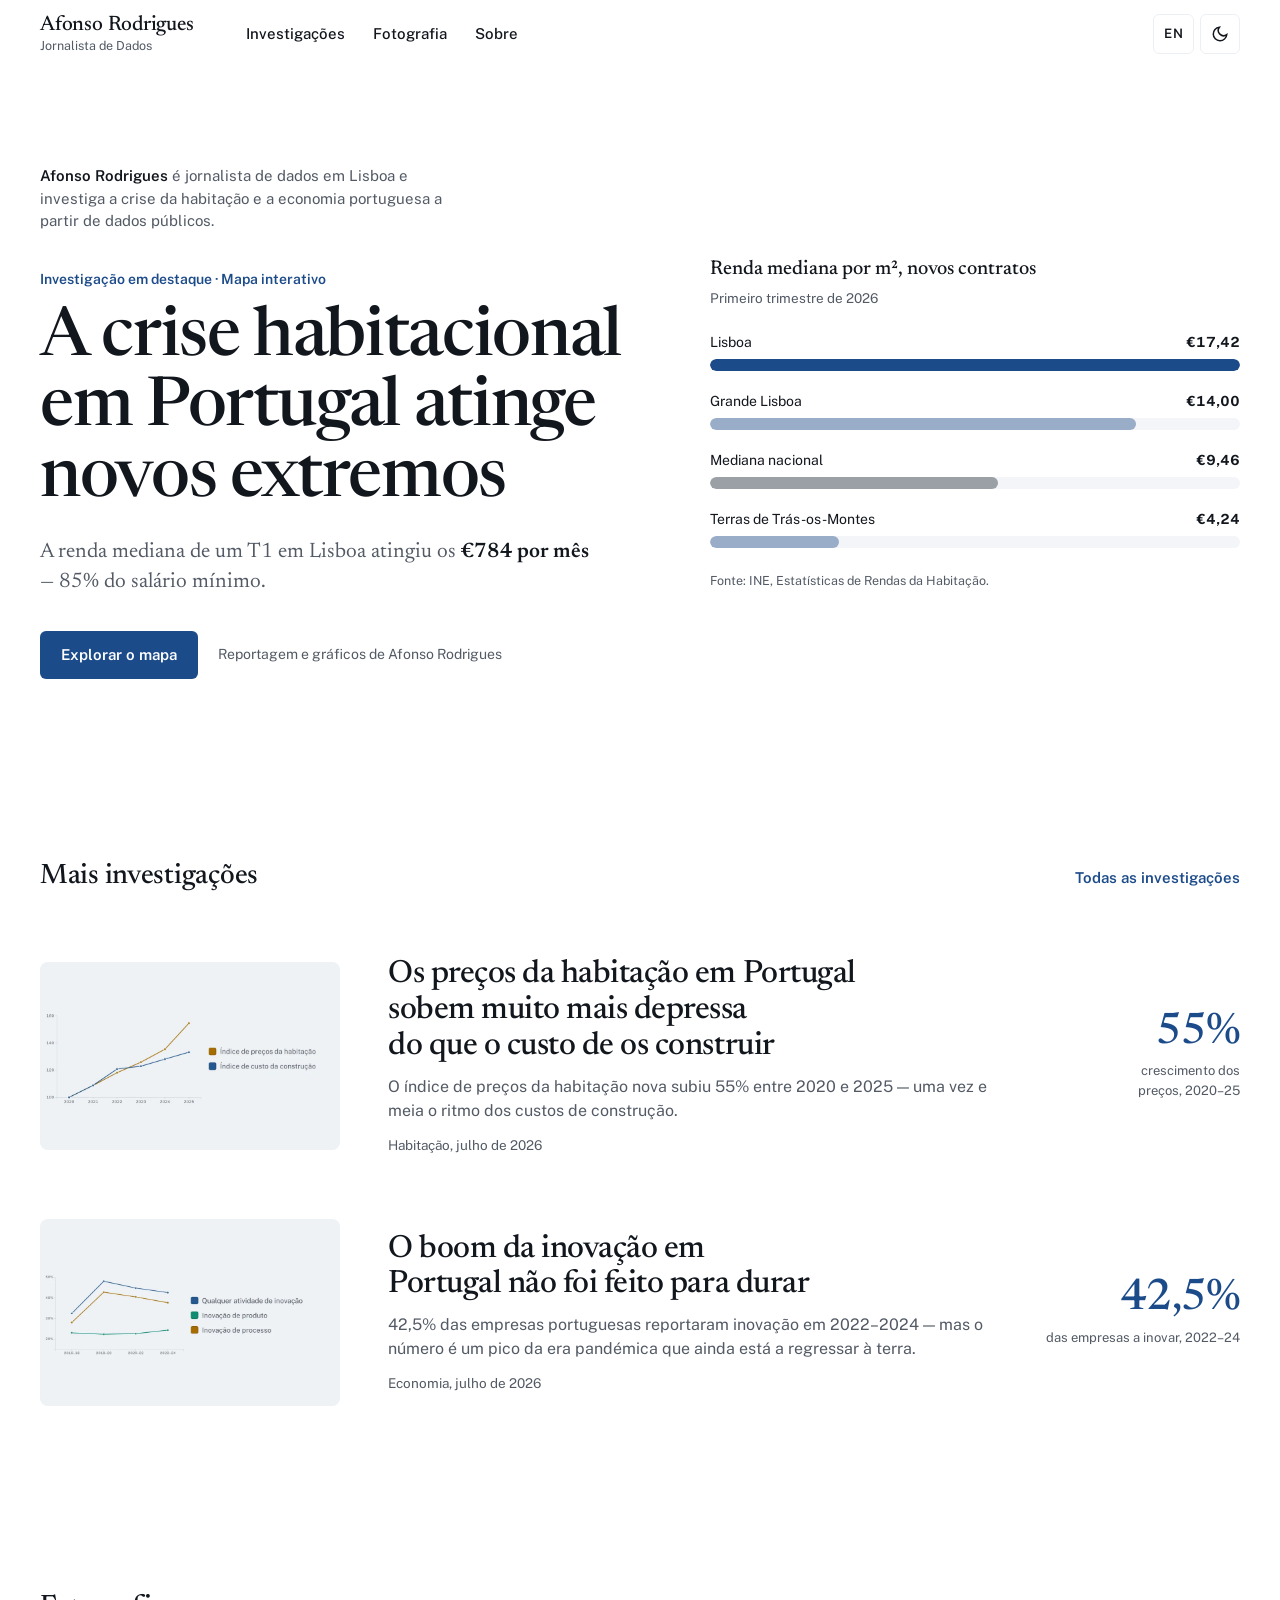
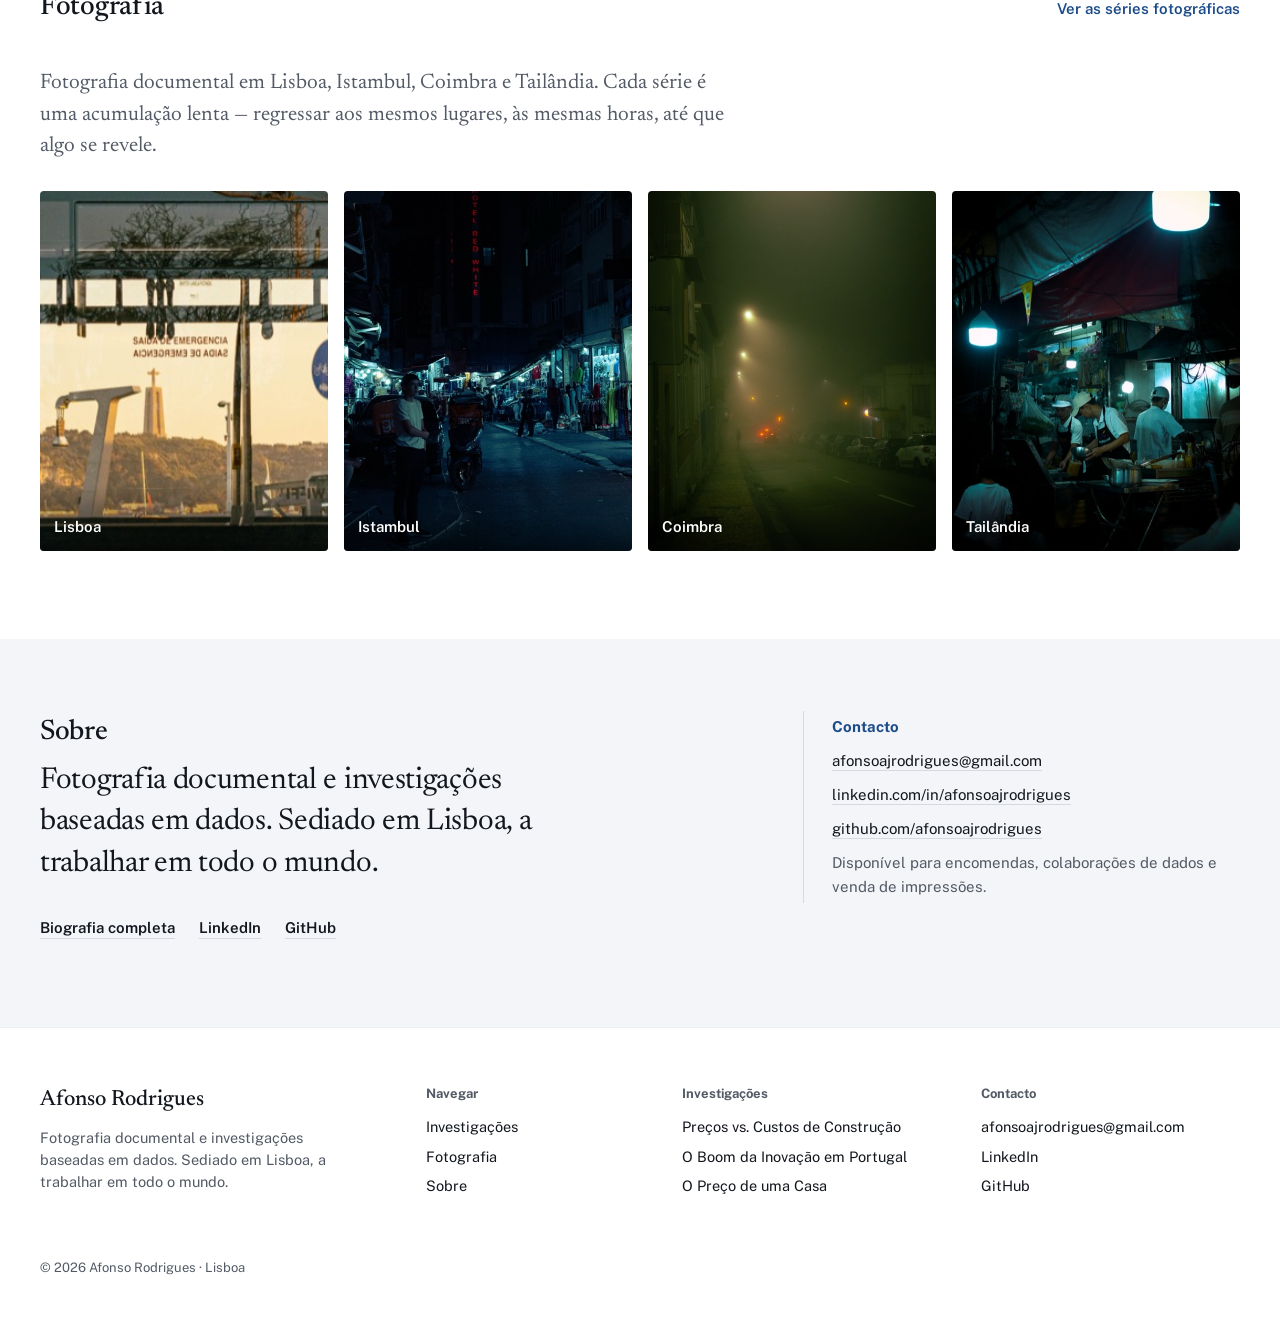
==== pt/index.html @ 880636e9 "Clean pass: white paper, fewer boxes and rules, lighter headings" ====
<!DOCTYPE html>
<html lang="pt-PT">
<head>
  <meta charset="utf-8">
  <meta name="viewport" content="width=device-width, initial-scale=1">
  <script>(function(){try{var t=localStorage.getItem('ar-theme');if(!t){t=matchMedia('(prefers-color-scheme: dark)').matches?'dark':'light';}document.documentElement.setAttribute('data-theme',t);var f=localStorage.getItem('ar-fs');if(f)document.documentElement.style.setProperty('--fs',f);}catch(e){}})();</script>
  <title>Afonso Rodrigues — Jornalismo de Dados &amp; Fotografia Documental, Lisboa</title>
  <meta name="description" content="Jornalismo de dados e fotografia documental por Afonso Rodrigues. Investigações sobre a crise habitacional e a economia portuguesa, e ensaios fotográficos de Lisboa, Istambul, Tailândia e mais.">
  <link rel="canonical" href="https://afonsoajrodrigues.com/pt/">
  <link rel="alternate" hreflang="en" href="https://afonsoajrodrigues.com/">
  <link rel="alternate" hreflang="pt-PT" href="https://afonsoajrodrigues.com/pt/">
  <link rel="alternate" hreflang="x-default" href="https://afonsoajrodrigues.com/">
  <meta property="og:type" content="website">
  <meta property="og:site_name" content="Afonso Rodrigues">
  <meta property="og:locale" content="pt_PT">
  <meta property="og:locale:alternate" content="en_US">
  <meta property="og:url" content="https://afonsoajrodrigues.com/pt/">
  <meta property="og:title" content="Afonso Rodrigues — Jornalismo de Dados &amp; Fotografia Documental, Lisboa">
  <meta property="og:description" content="Jornalismo de dados e fotografia documental por Afonso Rodrigues. Investigações sobre a crise habitacional e a economia portuguesa, e ensaios fotográficos de Lisboa, Istambul, Tailândia e mais.">
  <meta property="og:image" content="https://afonsoajrodrigues.com/images/Lisbon/IMG_7823.JPG">
  <meta name="twitter:card" content="summary_large_image">
  <meta name="twitter:title" content="Afonso Rodrigues — Jornalismo de Dados &amp; Fotografia Documental, Lisboa">
  <meta name="twitter:description" content="Jornalismo de dados e fotografia documental por Afonso Rodrigues. Investigações sobre a crise habitacional e a economia portuguesa, e ensaios fotográficos de Lisboa, Istambul, Tailândia e mais.">
  <meta name="twitter:image" content="https://afonsoajrodrigues.com/images/Lisbon/IMG_7823.JPG">
  <link rel="preconnect" href="https://fonts.googleapis.com">
  <link rel="preconnect" href="https://fonts.gstatic.com" crossorigin>
  <link href="https://fonts.googleapis.com/css2?family=Newsreader:opsz,wght@6..72,400..700&family=Public+Sans:wght@400..700&display=swap" rel="stylesheet">
  <link rel="icon" href="/favicon.svg" type="image/svg+xml">
  <link rel="icon" href="/favicon-32.png" sizes="32x32" type="image/png">
  <link rel="apple-touch-icon" href="/apple-touch-icon.png">
  <meta name="theme-color" content="#ffffff">
  <link rel="stylesheet" href="/style.css">
  <script type="application/ld+json">
  {
    "@context": "https://schema.org",
    "@type": "WebSite",
    "name": "Afonso Rodrigues",
    "url": "https://afonsoajrodrigues.com/pt/",
    "inLanguage": "pt-PT",
    "description": "Jornalismo de dados e fotografia documental por Afonso Rodrigues, sediado em Lisboa, Portugal.",
    "author": { "@type": "Person", "name": "Afonso Rodrigues" }
  }
  </script>
</head>
<body>

<a href="#main" class="skip-link">Saltar para o conteúdo</a>

<header class="site-header">
  <div class="header-inner">
    <div class="header-left">
      <a href="/pt/" class="wordmark-block"><span class="wordmark">Afonso Rodrigues</span><span class="wordmark-tag">Jornalista de Dados</span></a>
      <nav class="main-nav" aria-label="Principal">
        <a href="/pt/investigations.html">Investigações</a>
        <a href="/pt/photography.html">Fotografia</a>
        <a href="/pt/about.html">Sobre</a>
      </nav>
    </div>
    <div class="header-controls">
      <a class="lang-link" href="/" hreflang="en" lang="en" aria-label="Read in English">EN</a>
      <button type="button" class="ctrl-btn" data-theme-toggle aria-pressed="false" aria-label="Alternar modo escuro"><svg class="theme-icon-light" viewBox="0 0 24 24" fill="none" stroke="currentColor" stroke-width="2" stroke-linecap="round" aria-hidden="true"><path d="M21 12.8A9 9 0 1 1 11.2 3a7 7 0 0 0 9.8 9.8z"/></svg><svg class="theme-icon-dark" viewBox="0 0 24 24" fill="none" stroke="currentColor" stroke-width="2" stroke-linecap="round" aria-hidden="true"><circle cx="12" cy="12" r="4"/><path d="M12 2v2M12 20v2M4.9 4.9l1.4 1.4M17.7 17.7l1.4 1.4M2 12h2M20 12h2M4.9 19.1l1.4-1.4M17.7 6.3l1.4-1.4"/></svg></button>
    </div>
  </div>
</header>

<main id="main">

  <section class="hero">
    <div class="lead-text">
      <p class="hero-intro"><strong>Afonso Rodrigues</strong> é jornalista de dados em Lisboa e investiga a crise da habitação e a economia portuguesa a partir de dados públicos.</p>
      <p class="kicker">Investigação em destaque · Mapa interativo</p>
      <h1 class="lead-title">A crise habitacional em Portugal atinge novos extremos</h1>
      <p class="lead-dek">A renda mediana de um T1 em Lisboa atingiu os <strong>€784 por mês</strong> — 85% do salário mínimo.</p>
      <div class="lead-actions">
        <a href="/pt/investigations/housing-crisis.html" class="btn btn-primary">Explorar o mapa</a>
        <span class="byline">Reportagem e gráficos de Afonso Rodrigues</span>
      </div>
    </div>
    <figure class="hero-chart" role="img" aria-label="Gráfico de barras: renda mediana por metro quadrado nos novos contratos, primeiro trimestre de 2026. Lisboa €17,42, Grande Lisboa €14,00, mediana nacional €9,46, Terras de Trás-os-Montes €4,24.">
      <p class="hero-chart-title" aria-hidden="true">Renda mediana por m², novos contratos</p>
      <p class="hero-chart-sub" aria-hidden="true">Primeiro trimestre de 2026</p>
      <div aria-hidden="true">
        <div class="hbar hbar--top"><div class="hbar-head"><span>Lisboa</span><span class="hbar-value">€17,42</span></div><div class="hbar-track"><span class="hbar-fill" style="--v:17.42"></span></div></div>
        <div class="hbar"><div class="hbar-head"><span>Grande Lisboa</span><span class="hbar-value">€14,00</span></div><div class="hbar-track"><span class="hbar-fill" style="--v:14.0"></span></div></div>
        <div class="hbar hbar--ref"><div class="hbar-head"><span>Mediana nacional</span><span class="hbar-value">€9,46</span></div><div class="hbar-track"><span class="hbar-fill" style="--v:9.46"></span></div></div>
        <div class="hbar"><div class="hbar-head"><span>Terras de Trás-os-Montes</span><span class="hbar-value">€4,24</span></div><div class="hbar-track"><span class="hbar-fill" style="--v:4.24"></span></div></div>
      </div>
      <figcaption>Fonte: INE, Estatísticas de Rendas da Habitação.</figcaption>
    </figure>
  </section>

  <section class="home-section" aria-labelledby="more-h">
    <div class="section-head">
      <h2 class="section-label" id="more-h">Mais investigações</h2>
      <a href="/pt/investigations.html">Todas as investigações</a>
    </div>
    <ul class="inv-list">
      <li><a class="inv-row" href="/pt/investigations/house-prices-vs-construction-costs.html">
        <div class="inv-thumb"><img class="thumb-light" src="/images/thumbs/house-prices-vs-construction-costs-pt-light.webp" width="900" height="562" alt="" loading="lazy" decoding="async"><img class="thumb-dark" src="/images/thumbs/house-prices-vs-construction-costs-pt-dark.webp" width="900" height="562" alt="" loading="lazy" decoding="async"></div>
        <div><h3>Os preços da habitação em Portugal sobem muito mais depressa do que o custo de os construir</h3><p>O índice de preços da habitação nova subiu 55% entre 2020 e 2025 — uma vez e meia o ritmo dos custos de construção.</p><p class="inv-meta">Habitação, julho de 2026</p></div>
        <div class="inv-figure"><b>55%</b><span>crescimento dos preços, 2020–25</span></div>
      </a></li>
      <li><a class="inv-row" href="/pt/investigations/innovation-boom.html">
        <div class="inv-thumb"><img class="thumb-light" src="/images/thumbs/innovation-boom-pt-light.webp" width="900" height="562" alt="" loading="lazy" decoding="async"><img class="thumb-dark" src="/images/thumbs/innovation-boom-pt-dark.webp" width="900" height="562" alt="" loading="lazy" decoding="async"></div>
        <div><h3>O boom da inovação em Portugal não foi feito para durar</h3><p>42,5% das empresas portuguesas reportaram inovação em 2022–2024 — mas o número é um pico da era pandémica que ainda está a regressar à terra.</p><p class="inv-meta">Economia, julho de 2026</p></div>
        <div class="inv-figure"><b>42,5%</b><span>das empresas a inovar, 2022–24</span></div>
      </a></li>
    </ul>
  </section>

  <section class="home-section" aria-labelledby="photo-h">
    <div class="section-head">
      <h2 class="section-label" id="photo-h">Fotografia</h2>
      <a href="/pt/photography.html">Ver as séries fotográficas</a>
    </div>
    <p class="page-dek" style="margin-top:0;">Fotografia documental em Lisboa, Istambul, Coimbra e Tailândia. Cada série é uma acumulação lenta — regressar aos mesmos lugares, às mesmas horas, até que algo se revele.</p>
    <div class="photo-strip">
      <a href="/pt/photography.html#lisbon"><img src="/images/Lisbon/IMG_7823-480w.jpg" srcset="/images/Lisbon/IMG_7823-480w.jpg 480w, /images/Lisbon/IMG_7823-900w.jpg 900w" sizes="(max-width:900px) 50vw, 25vw" alt="Reflexo do Cristo Rei na janela de um elétrico ao pôr do sol, Lisboa" style="object-position:42% 50%;" loading="lazy" decoding="async"><span>Lisboa</span></a>
      <a href="/pt/photography.html#istanbul"><img src="/images/Istambul/IMG_7965-480w.jpg" srcset="/images/Istambul/IMG_7965-480w.jpg 480w, /images/Istambul/IMG_7965-900w.jpg 900w" sizes="(max-width:900px) 50vw, 25vw" alt="Rua de mercado noturno com um letreiro de hotel em néon, Istambul" style="object-position:45% 50%;" loading="lazy" decoding="async"><span>Istambul</span></a>
      <a href="/pt/photography.html#coimbra"><img src="/images/Night-out-in-coimbra/IMG_0321-480w.jpg" srcset="/images/Night-out-in-coimbra/IMG_0321-480w.jpg 480w, /images/Night-out-in-coimbra/IMG_0321-900w.jpg 900w" sizes="(max-width:900px) 50vw, 25vw" alt="Uma figura a caminhar numa rua com nevoeiro, Coimbra" style="object-position:50% 50%;" loading="lazy" decoding="async"><span>Coimbra</span></a>
      <a href="/pt/photography.html#thailand"><img src="/images/thailand/bangkok/night-kitchens-480w.jpg" srcset="/images/thailand/bangkok/night-kitchens-480w.jpg 480w, /images/thailand/bangkok/night-kitchens-900w.jpg 900w" sizes="(max-width:900px) 50vw, 25vw" alt="Cozinhas noturnas, Yaowarat, Banguecoque" style="object-position:50% 40%;" loading="lazy" decoding="async"><span>Tailândia</span></a>
    </div>
  </section>

  <section id="about" class="home-section home-about" aria-labelledby="about-h">
    <div class="about-grid">
      <div class="about-text">
        <h2 class="section-label" id="about-h">Sobre</h2>
        <p class="about-lead">Fotografia documental e investigações baseadas em dados. Sediado em Lisboa, a trabalhar em todo o mundo.</p>
        <div class="about-actions">
          <a href="/pt/about.html" class="btn btn-outline">Biografia completa</a>
          <a href="https://www.linkedin.com/in/afonsoajrodrigues/" target="_blank" rel="noopener" class="btn btn-outline">LinkedIn</a>
          <a href="https://github.com/afonsoajrodrigues" target="_blank" rel="noopener" class="btn btn-outline">GitHub</a>
        </div>
      </div>
      <div class="contact-block">
        <p class="accent-text">Contacto</p>
        <p><a href="mailto:afonsoajrodrigues@gmail.com" class="link-underline">afonsoajrodrigues@gmail.com</a></p>
        <p><a href="https://www.linkedin.com/in/afonsoajrodrigues/" target="_blank" rel="noopener" class="link-underline">linkedin.com/in/afonsoajrodrigues</a></p>
        <p><a href="https://github.com/afonsoajrodrigues" target="_blank" rel="noopener" class="link-underline">github.com/afonsoajrodrigues</a></p>
        <p class="muted-text">Disponível para encomendas, colaborações de dados e venda de impressões.</p>
      </div>
    </div>
  </section>

</main>

<footer class="site-footer">
  <div class="footer-grid">
    <div class="footer-brand">
      <span class="footer-wordmark">Afonso Rodrigues</span>
      <span class="footer-blurb">Fotografia documental e investigações baseadas em dados. Sediado em Lisboa, a trabalhar em todo o mundo.</span>
    </div>
    <div class="footer-col">
      <span class="footer-heading">Navegar</span>
      <a href="/pt/investigations.html">Investigações</a>
      <a href="/pt/photography.html">Fotografia</a>
      <a href="/pt/about.html">Sobre</a>
    </div>
    <div class="footer-col">
      <span class="footer-heading">Investigações</span>
      <a href="/pt/investigations/house-prices-vs-construction-costs.html">Preços vs. Custos de Construção</a>
      <a href="/pt/investigations/innovation-boom.html">O Boom da Inovação em Portugal</a>
      <a href="/pt/investigations/housing-crisis.html">O Preço de uma Casa</a>
    </div>
    <div class="footer-col">
      <span class="footer-heading">Contacto</span>
      <a href="mailto:afonsoajrodrigues@gmail.com">afonsoajrodrigues@gmail.com</a>
      <a href="https://www.linkedin.com/in/afonsoajrodrigues/" target="_blank" rel="noopener">LinkedIn</a>
      <a href="https://github.com/afonsoajrodrigues" target="_blank" rel="noopener">GitHub</a>
    </div>
  </div>
  <p class="footer-legal">© 2026 Afonso Rodrigues · Lisboa</p>
</footer>

<script src="/js/chrome.js"></script>
</body>
</html>
---- style.css ----
/* Afonso Rodrigues — v4 "public record" theme.
   Newsreader (reading serif) + Public Sans (UI, labels, chart text, tabular
   figures). Cool paper, slate ink, one Atlantic-blue accent shared with the
   maps. Class names used by js/*.js (databox-*, chart-figure, bar-*, map
   tokens) are load-bearing — keep them. */

:root {
  --paper: #fafbfc;
  --surface: #ffffff;
  --ink: #12161d;
  --muted: #535a65;
  --line: #c9cfd8;
  --rule: #e2e6eb;
  --card: #eef1f5;
  --accent-fill: #1c4b8a;
  --accent: #1c4b8a; /* recomputed for 4.5:1 against --paper by js/chrome.js */
  --map-deep: #10243e;
  --map-light: #99acc8; /* low end of the choropleth ramp — never --card (1:1, buckets vanish) */
  --data-1: #25588f;
  --data-2: #0f8c73;
  --data-3: #a66d00;
  --fs: 1;
  --font-display: 'Newsreader', 'Iowan Old Style', Georgia, serif;
  --font-ui: 'Public Sans', system-ui, -apple-system, 'Segoe UI', sans-serif;
  --font-mono: var(--font-ui); /* legacy alias — inline styles & chart CSS still reference it */
  --gutter: max(20px, calc((100% - 1200px) / 2));
  --radius: 6px;
  color-scheme: light;
}

:root[data-theme="dark"] {
  --paper: #0e1116;
  --surface: #141820;
  --ink: #e9ecf1;
  --muted: #9aa3af;
  --line: #333b47;
  --rule: #232a34;
  --card: #171c24;
  --accent: #79a7e3;
  --map-light: #2d3d53;
  --data-1: #1e70c1; /* --data-1 alone needs a lighter step to clear 3:1 on dark --card */
  color-scheme: dark;
}

* { box-sizing: border-box; }
html { scroll-behavior: smooth; -webkit-text-size-adjust: 100%; }
body {
  margin: 0;
  background: var(--paper);
  color: var(--ink);
  font-family: var(--font-ui);
  font-size: 16px;
  line-height: 1.5;
  -webkit-font-smoothing: antialiased;
  text-rendering: optimizeLegibility;
}
a { color: inherit; text-decoration: none; }
a:hover { color: var(--accent); }
::selection { background: var(--accent-fill); color: #fff; }
:focus-visible { outline: 2px solid var(--accent); outline-offset: 3px; border-radius: 2px; }
img { display: block; max-width: 100%; height: auto; }
button { font: inherit; }
h1, h2, h3 { font-family: var(--font-display); font-weight: 600; text-wrap: balance; }
em { font-style: normal; }

@media (prefers-reduced-motion: reduce) {
  html { scroll-behavior: auto; }
  *, *::before, *::after { transition-duration: 0s !important; animation: none !important; }
}

.upper { text-transform: none; }
.accent-text { color: var(--accent); }
.muted-text { color: var(--muted); }
.visually-hidden { position: absolute; width: 1px; height: 1px; overflow: hidden; clip: rect(0 0 0 0); white-space: nowrap; }

.skip-link {
  position: absolute; left: -9999px; top: 0; z-index: 99;
  padding: 12px 18px; border-radius: var(--radius);
  background: var(--accent-fill); color: #fff; font-weight: 600;
}
.skip-link:focus { left: 12px; top: 12px; color: #fff; }

/* ---------- Header ---------- */
.site-header {
  position: sticky; top: 0; z-index: 40;
  background: color-mix(in srgb, var(--paper) 88%, transparent);
  -webkit-backdrop-filter: saturate(1.4) blur(12px);
  backdrop-filter: saturate(1.4) blur(12px);
  border-bottom: 1px solid var(--rule);
}
.header-inner {
  display: flex; align-items: center; justify-content: space-between; gap: 16px;
  padding: 0 var(--gutter); min-height: 68px;
}
.header-left { display: flex; align-items: center; gap: 40px; min-width: 0; }
.wordmark-block { display: flex; flex-direction: column; gap: 1px; line-height: 1.15; }
.wordmark { font-family: var(--font-display); font-weight: 600; font-size: 21px; letter-spacing: -0.01em; }
.wordmark-block:hover .wordmark { color: var(--ink); }
.wordmark-tag { font-size: 12.5px; color: var(--muted); }
.main-nav { display: flex; gap: 4px; font-size: 15px; font-weight: 500; }
.main-nav a { padding: 8px 12px; border-radius: var(--radius); }
.main-nav a:hover { background: var(--card); color: var(--ink); }
.main-nav a.is-current { color: var(--accent); background: color-mix(in srgb, var(--accent-fill) 9%, transparent); }
.header-controls { display: flex; align-items: center; gap: 6px; }
.ctrl-btn, .lang-link {
  display: inline-flex; align-items: center; justify-content: center;
  min-width: 40px; height: 40px; padding: 0 10px; border-radius: var(--radius);
  border: 1px solid var(--line); background: transparent; color: var(--ink);
  cursor: pointer; font-size: 13px; font-weight: 600; letter-spacing: 0.02em;
}
.ctrl-btn:hover, .lang-link:hover { border-color: var(--accent); color: var(--accent); }
.ctrl-btn svg { width: 18px; height: 18px; }
.theme-icon-dark { display: none; }
:root[data-theme="dark"] .theme-icon-dark { display: block; }
:root[data-theme="dark"] .theme-icon-light { display: none; }

/* ---------- Buttons & links ---------- */
.btn {
  display: inline-flex; align-items: center; gap: 8px;
  padding: 12px 20px; border-radius: var(--radius);
  font-size: 15px; font-weight: 600; border: 1px solid transparent; cursor: pointer;
  transition: background-color .15s, border-color .15s, color .15s;
}
.btn-primary { background: var(--accent-fill); color: #fff; }
.btn-primary:hover { background: var(--ink); color: var(--paper); }
.btn-outline { border-color: var(--line); background: var(--surface); }
.btn-outline:hover { border-color: var(--accent); color: var(--accent); }
.link-underline { text-decoration: underline; text-decoration-color: var(--line); text-underline-offset: 4px; }
.link-underline:hover { text-decoration-color: var(--accent); }

/* ---------- Labels ---------- */
.kicker, .page-kicker {
  font-size: 14px; font-weight: 600; color: var(--accent); margin: 0 0 14px;
}
.section-label {
  font-family: var(--font-display); font-size: 28px; font-weight: 600; letter-spacing: -0.01em;
  margin: 0 0 8px;
}

/* ---------- Homepage ---------- */
.hero {
  display: grid; grid-template-columns: minmax(0, 1.1fr) minmax(0, 1fr); gap: 64px; align-items: center;
  padding: 72px var(--gutter) 80px;
}
.hero-intro { font-size: 15px; color: var(--muted); margin: 0 0 36px; max-width: 46ch; }
.hero-intro strong { color: var(--ink); font-weight: 600; }
.lead-title {
  font-size: clamp(38px, 5.4vw, 68px); line-height: 1.02; letter-spacing: -0.025em;
  margin: 0 0 22px; font-weight: 600;
}
.lead-dek {
  font-family: var(--font-display); font-size: calc(21px * var(--fs)); line-height: 1.45;
  color: var(--muted); margin: 0 0 32px; max-width: 46ch; text-wrap: pretty;
}
.lead-dek strong { color: var(--ink); font-weight: 600; }
.lead-actions { display: flex; flex-wrap: wrap; gap: 12px 20px; align-items: center; }
.byline { color: var(--muted); font-size: 14px; }

/* The one bold element: a real chart, in CSS, carrying the lead finding. */
.hero-chart {
  margin: 0; padding: 28px 28px 22px; border-radius: 12px;
  background: var(--surface); border: 1px solid var(--rule);
  box-shadow: 0 1px 0 var(--rule), 0 24px 48px -32px color-mix(in srgb, var(--accent-fill) 45%, transparent);
}
.hero-chart-title { font-family: var(--font-display); font-size: 19px; font-weight: 600; margin: 0 0 4px; }
.hero-chart-sub { font-size: 13.5px; color: var(--muted); margin: 0 0 24px; }
.hbar { display: grid; gap: 6px; margin-bottom: 18px; }
.hbar-head { display: flex; justify-content: space-between; gap: 12px; font-size: 14px; }
.hbar-value { font-weight: 700; font-variant-numeric: tabular-nums; }
.hbar-track { height: 26px; background: var(--card); border-radius: 3px; overflow: hidden; }
.hbar-fill {
  display: block; height: 100%; width: calc(var(--v) / 17.42 * 100%);
  background: var(--map-light); border-radius: 3px;
  transform-origin: left; animation: grow .9s cubic-bezier(.2,.7,.2,1) both;
}
.hbar:nth-child(2) .hbar-fill { animation-delay: .08s; }
.hbar:nth-child(3) .hbar-fill { animation-delay: .16s; }
.hbar:nth-child(4) .hbar-fill { animation-delay: .24s; }
.hbar--top .hbar-fill { background: var(--accent-fill); }
.hbar--ref .hbar-fill { background: var(--muted); opacity: .55; }
@keyframes grow { from { transform: scaleX(0); } }
.hero-chart figcaption { font-size: 12.5px; color: var(--muted); padding-top: 14px; border-top: 1px solid var(--rule); margin-top: 6px; }

.home-section { padding: 64px var(--gutter); border-top: 1px solid var(--rule); }
.section-head { display: flex; justify-content: space-between; align-items: baseline; gap: 16px; flex-wrap: wrap; margin-bottom: 20px; }
.section-head a { font-weight: 600; font-size: 15px; color: var(--accent); }
.section-head a:hover { text-decoration: underline; text-underline-offset: 4px; }

.inv-list { list-style: none; margin: 0; padding: 0; }
.inv-row {
  display: grid; grid-template-columns: minmax(0, 1fr) 220px; gap: 40px; align-items: center;
  padding: 30px 0; border-bottom: 1px solid var(--rule);
}
.inv-list li:first-child .inv-row { border-top: 1px solid var(--rule); }
.inv-row h3 { font-size: clamp(24px, 2.6vw, 32px); line-height: 1.12; letter-spacing: -0.015em; margin: 0 0 10px; transition: color .15s; }
.inv-row p { margin: 0; color: var(--muted); font-size: 16px; max-width: 62ch; }
.inv-row .inv-meta { font-size: 13.5px; margin-top: 12px; }
.inv-row:hover { color: inherit; }
.inv-row:hover h3 { color: var(--accent); }
.inv-figure { text-align: right; }
.inv-figure b {
  display: block; font-family: var(--font-display); font-weight: 600;
  font-size: clamp(36px, 4vw, 52px); line-height: 1; letter-spacing: -0.02em; color: var(--accent);
  font-variant-numeric: lining-nums;
}
.inv-figure span { text-wrap: balance; display: block; font-size: 13px; color: var(--muted); margin-top: 6px; }


/* ---------- Interior page header ---------- */
.page-header { padding: 64px var(--gutter) 40px; }
.page-header-inner { max-width: 760px; }
.page-title { font-size: clamp(40px, 6vw, 72px); line-height: 1; letter-spacing: -0.03em; margin: 0; }
.page-dek {
  font-family: var(--font-display); font-size: calc(21px * var(--fs)); line-height: 1.5;
  color: var(--muted); margin: 18px 0 0; max-width: 58ch;
}
.back-bar { padding: 20px var(--gutter) 0; font-size: 14px; font-weight: 500; }
.back-bar a { color: var(--muted); }
.back-bar a:hover { color: var(--accent); }

/* ---------- Investigations index ---------- */
.desk-section { padding: 0 var(--gutter) 72px; }
.investigations-toolbar {
  display: flex; flex-wrap: wrap; gap: 14px; justify-content: space-between; align-items: center;
  padding: 0 0 28px;
}
.search-input {
  flex: 0 1 300px; min-width: 200px; height: 42px; padding: 0 14px;
  font: inherit; font-size: 15px; border-radius: var(--radius);
  border: 1px solid var(--line); background: var(--surface); color: inherit;
  -webkit-appearance: none; appearance: none;
}
.search-input::placeholder { color: var(--muted); }
.search-input:focus { border-color: var(--accent); outline: 2px solid color-mix(in srgb, var(--accent) 25%, transparent); outline-offset: 0; }
.card-grid { display: grid; grid-template-columns: repeat(3, 1fr); gap: 28px; }
.card-grid--2 { grid-template-columns: repeat(3, 1fr); }
.desk-card { display: flex; flex-direction: column; gap: 12px; min-width: 0; }
.desk-card.is-hidden { display: none; }
.desk-card:hover { color: inherit; }
.desk-card:hover .card-title { color: var(--accent); }
.card-image {
  position: relative; width: 100%; aspect-ratio: 16 / 10; overflow: hidden;
  background: var(--card); border-radius: 10px; margin-bottom: 8px;
  transition: background-color .2s;
}
.desk-card:hover .card-image { background: color-mix(in srgb, var(--accent-fill) 12%, var(--card)); }
.card-image img { width: 100%; height: 100%; object-fit: cover; }
.card-image--icon { display: flex; align-items: center; justify-content: center; }
.card-image--icon svg { width: 42%; height: 62%; transition: transform .35s ease; }
.desk-card:hover .card-image--icon svg { transform: translateY(-4px); }
.desk-card .kicker { margin: 0; font-size: 13.5px; }
.card-title { font-size: calc(26px * var(--fs)); line-height: 1.15; letter-spacing: -0.015em; margin: 0; transition: color .15s; }
.card-meta { font-size: 14px; margin: 0; color: var(--muted); }

/* Single-stroke illustrations for the data investigations */
.icon-stroke { fill: none; stroke: var(--ink); stroke-width: 5; stroke-linecap: round; stroke-linejoin: round; }
.icon-stroke-thin { stroke-width: 3.5; }
.icon-muted { fill: none; stroke: var(--muted); stroke-width: 3; stroke-linecap: round; }
.icon-solid { fill: var(--ink); }
.icon-dot { fill: var(--accent-fill); }
.icon-fill-a { fill: var(--map-light); }
.icon-fill-b { fill: var(--surface); }

.fine-print { font-size: 14px; line-height: 1.6; color: var(--muted); margin: 18px 0 0; max-width: 72ch; }

/* ---------- Toggles (map metric, filters) ---------- */
.toggle-group, .databox-toolbar {
  display: inline-flex; flex-wrap: wrap; gap: 4px; padding: 4px;
  background: var(--card); border-radius: 8px;
}
.toggle-btn, .databox-btn {
  min-height: 36px; padding: 6px 14px; border: none; border-radius: 5px; cursor: pointer;
  background: transparent; color: var(--muted); font-size: 14px; font-weight: 600;
  transition: background-color .15s, color .15s;
}
.toggle-btn:hover, .databox-btn:hover { color: var(--ink); }
.toggle-btn.is-active, .databox-btn.is-active { background: var(--accent-fill); color: #fff; }

/* ---------- Bars (article rent list) ---------- */
.bar-list { display: grid; }
.bar-row {
  display: grid; grid-template-columns: 210px 1fr 96px; gap: 18px; align-items: center;
  padding: 12px 0; border-bottom: 1px solid var(--rule);
}
.bar-label { font-size: 14px; }
.bar-track { display: block; height: 14px; background: var(--card); border-radius: 3px; overflow: hidden; }
.bar-fill { display: block; height: 100%; width: 0; background: var(--accent-fill); border-radius: 3px; transition: width 250ms ease; }
.bar-value { font-size: 14px; font-weight: 700; text-align: right; font-variant-numeric: tabular-nums; }

/* ---------- D3 maps & charts ---------- */
.databox-frame {
  position: relative; border-radius: 10px; background: var(--card);
  padding: 24px 28px; border: 1px solid var(--rule);
}
.databox-frame svg { display: block; width: 100%; height: auto; }
.databox-svg { cursor: grab; touch-action: pan-y; }
.databox-svg:active { cursor: grabbing; }
.databox-frame text { font-family: var(--font-ui); font-size: 11.5px; fill: var(--muted); font-variant-numeric: tabular-nums; }
.databox-frame .municipality { stroke: var(--card); stroke-width: .5; cursor: pointer; }
.databox-frame .municipality:hover { stroke: var(--ink); stroke-width: 1.4; }
.databox-frame .country { stroke: var(--card); stroke-width: .75; cursor: pointer; }
.databox-frame .country:hover { stroke: var(--ink); stroke-width: 1.6; }
.databox-frame .country.no-data { cursor: default; }
.databox-frame .country-label {
  font-size: 10px; font-weight: 700; fill: var(--ink); text-anchor: middle; pointer-events: none;
  paint-order: stroke; stroke: var(--card); stroke-width: 3px; stroke-linejoin: round;
}
.databox-legend { display: flex; flex-wrap: wrap; gap: 8px 16px; margin: 16px 0 14px; font-size: 13px; color: var(--muted); font-variant-numeric: tabular-nums; }
.databox-legend-item { display: flex; align-items: center; gap: 7px; }
.databox-legend-swatch { width: 14px; height: 14px; border-radius: 3px; display: inline-block; box-shadow: inset 0 0 0 1px color-mix(in srgb, var(--ink) 15%, transparent); }
.databox-zoom-controls { position: absolute; right: 14px; bottom: 14px; display: flex; flex-direction: column; gap: 6px; }
.databox-zoom-btn {
  width: 36px; height: 36px; border-radius: var(--radius); border: 1px solid var(--line);
  background: var(--surface); color: var(--ink); font-size: 17px; line-height: 1; cursor: pointer;
}
.databox-zoom-btn:hover { border-color: var(--accent); color: var(--accent); }
.databox-zoom-btn--reset { width: auto; padding: 0 10px; font-size: 12px; font-weight: 600; }
.databox-tooltip {
  position: fixed; pointer-events: none; opacity: 0; transition: opacity .12s; z-index: 50;
  background: var(--ink); color: var(--paper); padding: 10px 14px; border-radius: 8px;
  font-size: 13.5px; max-width: 240px; box-shadow: 0 12px 30px -12px rgba(0,0,0,.4);
}
.databox-tooltip .price { font-family: var(--font-display); font-weight: 600; font-size: 1.35rem; margin: 2px 0; }
.databox-tooltip .meta { font-size: 12px; opacity: .75; }

.chart-figure { margin: 12px 0 44px; }
.chart-figure .databox-frame { overflow-x: auto; }
.chart-figure figcaption, .map-figure figcaption { font-size: 13.5px; line-height: 1.55; color: var(--muted); margin-top: 12px; max-width: 72ch; }
.chart-figure .axis text { font-size: 11.5px; fill: var(--muted); }
.chart-figure .axis line, .chart-figure .axis path { stroke: var(--line); }
.chart-figure .line { fill: none; stroke-width: 2.25; }
.chart-figure .dot { stroke: var(--card); stroke-width: 1.5; }
.chart-figure .line-label { fill: var(--ink); font-weight: 700; } /* text never wears the series colour */
.chart-figure .bar { fill: var(--accent-fill); }
.chart-figure .bar.highlight, .chart-figure .bar.negative { fill: var(--data-3); }
.chart-figure .bar-label { fill: var(--ink); font-weight: 700; }
.chart-figure .bar-label-inside { fill: #fff; text-anchor: start; }
.map-figure { margin: 8px 0 32px; }

/* ---------- Photography ---------- */
.gallery-section { padding: 0 var(--gutter) 8px; }
.gallery-intro {
  font-family: var(--font-display); font-size: calc(21px * var(--fs)); line-height: 1.5;
  color: var(--muted); margin: -12px 0 28px; max-width: 58ch;
}
.series-jump { display: flex; flex-wrap: wrap; gap: 8px; padding-bottom: 24px; }
.series-jump a {
  padding: 8px 16px; border-radius: 999px; border: 1px solid var(--line);
  font-size: 14px; font-weight: 600;
}
.series-jump a:hover { border-color: var(--accent); color: var(--accent); }

.series-section { padding: 40px var(--gutter); border-top: 1px solid var(--rule); scroll-margin-top: 70px; }
.series-header { display: flex; align-items: flex-end; justify-content: space-between; gap: 16px; cursor: pointer; user-select: none; }
.series-toggle-btn {
  width: 40px; height: 40px; border-radius: 50%; border: 1px solid var(--line);
  background: none; color: var(--muted); font-size: 16px; cursor: pointer; line-height: 1;
  transition: transform .3s ease, color .2s, border-color .2s;
}
.series-toggle-btn:hover { color: var(--accent); border-color: var(--accent); }
.series-section.is-collapsed .series-toggle-btn { transform: rotate(-90deg); }
.series-body { overflow: hidden; max-height: 9000px; transition: max-height .5s ease, opacity .3s ease; opacity: 1; }
.series-section.is-collapsed .series-body { max-height: 0; opacity: 0; }
.series-label { font-size: 14px; font-weight: 600; color: var(--accent); margin-bottom: 6px; }
.series-title { font-size: clamp(28px, 3.4vw, 40px); margin: 0; line-height: 1.05; letter-spacing: -0.02em; }

.location-group { margin-top: 32px; }
.location-label {
  font-size: 14px; font-weight: 600; color: var(--muted); margin-bottom: 14px;
  display: flex; align-items: center; gap: 14px;
}
.location-label::after { content: ''; flex: 1; height: 1px; background: var(--rule); }

.contact-grid { display: grid; grid-template-columns: repeat(3, 1fr); gap: 20px; }
.contact-item { margin: 0; cursor: zoom-in; border-radius: var(--radius); }
.contact-img-wrap { aspect-ratio: 4 / 3; overflow: hidden; margin-bottom: 10px; background: var(--card); border-radius: var(--radius); }
.contact-img-wrap img { width: 100%; height: 100%; object-fit: cover; transition: transform .5s ease; }
.contact-item:hover .contact-img-wrap img { transform: scale(1.035); }
.contact-caption { font-size: 13px; color: var(--muted); margin-bottom: 3px; }
.contact-desc { font-family: var(--font-display); font-size: calc(16px * var(--fs)); line-height: 1.45; margin: 0; }

.essay-section { padding: 40px var(--gutter) 72px; border-top: 1px solid var(--rule); }
.essay-panel { display: grid; grid-template-columns: 1.3fr 1fr; border-radius: 12px; overflow: hidden; background: var(--card); }
.essay-img-wrap { position: relative; min-height: 360px; overflow: hidden; }
.essay-img-wrap img { position: absolute; inset: 0; width: 100%; height: 100%; object-fit: cover; transition: transform .6s ease; }
.essay-panel:hover .essay-img-wrap img { transform: scale(1.03); }
.essay-caption { padding: 44px 40px; display: grid; gap: 18px; align-content: end; }
.essay-label { font-size: 14px; font-weight: 600; color: var(--accent); }
.essay-bottom { display: grid; gap: 10px; }
.essay-title { font-size: clamp(30px, 3.4vw, 44px); line-height: 1.02; letter-spacing: -0.02em; margin: 0; }
.essay-cta { font-size: 14px; color: var(--muted); }

.lightbox {
  display: none; position: fixed; inset: 0; z-index: 1000; cursor: zoom-out;
  background: rgba(8, 10, 14, .95); align-items: center; justify-content: center; flex-direction: column; gap: 16px;
}
.lightbox.is-open { display: flex; }
.lightbox-img { max-width: 92vw; max-height: 84vh; object-fit: contain; cursor: default; border-radius: 3px; }
.lightbox-caption { font-size: 14px; color: rgba(255,255,255,.7); text-align: center; padding: 0 20px; }
.lightbox-close {
  position: absolute; top: 16px; right: 16px; padding: 10px 16px; border-radius: 999px;
  background: rgba(255,255,255,.1); border: none; color: #fff; font-size: 14px; font-weight: 600; cursor: pointer;
}
.lightbox-close:hover { background: rgba(255,255,255,.2); }

/* ---------- About ---------- */
.about-section { padding: 0 var(--gutter) 72px; }
.about-grid { display: grid; grid-template-columns: minmax(0, 1.6fr) minmax(0, 1fr); gap: 64px; align-items: start; }
.about-text { min-width: 0; }
.about-lead {
  font-family: var(--font-display); font-size: calc(26px * var(--fs)); line-height: 1.38;
  letter-spacing: -0.01em; margin: 0 0 32px; max-width: 34ch; text-wrap: pretty;
}
.about-text p:not(.about-lead):not(.about-subhead) {
  font-family: var(--font-display); font-size: calc(19px * var(--fs)); line-height: 1.65;
  color: var(--ink); margin: 0 0 20px; max-width: 64ch;
}
.about-text p.muted-text { color: var(--muted) !important; font-family: var(--font-ui) !important; font-size: 14px !important; }
.about-subhead { font-family: var(--font-ui); font-size: 15px; font-weight: 700; color: var(--accent); margin: 36px 0 10px; }
.about-actions { display: flex; flex-wrap: wrap; gap: 10px; margin-top: 8px; }
.contact-block {
  position: sticky; top: 92px;
  padding: 28px; border-radius: 12px; background: var(--card);
  font-size: 15px; line-height: 1.6; display: grid; gap: 10px; align-content: start;
}
.contact-block p { margin: 0; overflow-wrap: anywhere; }
.contact-block .accent-text { font-weight: 700; font-size: 15px; }

/* Homepage about strip reuses .about-grid */
.home-about .about-lead { font-size: calc(30px * var(--fs)); max-width: 30ch; }

/* ---------- Article ---------- */
.article-header { padding: 0 var(--gutter); }
.article-header-grid {
  display: grid; grid-template-columns: minmax(0, 1.7fr) minmax(240px, 1fr); gap: 64px;
  padding: 40px 0 48px; align-items: end; border-bottom: 1px solid var(--rule);
}
.article-title {
  font-size: clamp(36px, 5vw, 64px); line-height: 1.03; letter-spacing: -0.025em;
  margin: 0 0 22px; max-width: 20ch;
}
.article-dek {
  font-family: var(--font-display); font-size: calc(22px * var(--fs)); line-height: 1.45;
  color: var(--muted); margin: 0; max-width: 50ch; text-wrap: pretty;
}
.meta-list { list-style: none; margin: 0; padding: 0; font-size: 14px; }
.meta-list li { display: flex; justify-content: space-between; gap: 14px; padding: 10px 0; border-bottom: 1px solid var(--rule); }
.meta-list li:last-child { border-bottom: none; }
.meta-list li > span:last-child { font-weight: 600; text-align: right; }

.article-body-wrap { padding: 0 var(--gutter); }
.article-layout {
  display: grid; grid-template-columns: 200px minmax(0, 1fr); gap: 56px;
  padding: 48px 0 80px; align-items: start;
}
.article-layout--notoc { grid-template-columns: minmax(0, 1fr); }
.toc { position: sticky; top: 96px; font-size: 14px; }
.toc-heading { font-weight: 700; margin: 0 0 8px; }
.toc ul { list-style: none; margin: 0; padding: 0; border-left: 2px solid var(--rule); }
.toc a { display: block; padding: 7px 0 7px 14px; margin-left: -2px; border-left: 2px solid transparent; color: var(--muted); line-height: 1.4; }
.toc a:hover { color: var(--accent); border-left-color: var(--accent); }

/* .prose carries the wide measure for graphics; paragraphs cap at a reading column. */
.prose {
  font-family: var(--font-display); font-size: calc(20px * var(--fs)); line-height: 1.7;
  min-width: 0; max-width: 860px; margin: 0 auto; width: 100%;
}
.prose p { max-width: 66ch; margin: 0 0 24px; text-wrap: pretty; }
.prose .lede { font-size: 1.12em; line-height: 1.55; font-weight: 500; }
.prose a { color: var(--accent); text-decoration: underline; text-underline-offset: 3px; }
.prose h2 {
  font-size: calc(30px * var(--fs)); line-height: 1.15; letter-spacing: -0.015em;
  margin: 56px 0 18px; scroll-margin-top: 96px;
}
.stat-grid { display: grid; grid-template-columns: repeat(3, 1fr); gap: 12px; margin: 36px 0; }
.stat-grid > div { padding: 22px; background: var(--card); border-radius: 10px; display: grid; gap: 8px; align-content: start; }
.stat-value--sm { font-family: var(--font-display); font-weight: 600; font-size: 40px; letter-spacing: -0.02em; line-height: 1; color: var(--accent); }
.stat-label { font-family: var(--font-ui); font-size: 14px; line-height: 1.4; color: var(--muted); }
.article-bar-list { margin: 0 0 32px; font-family: var(--font-ui); }

.article-sources { margin: 48px 0 0; padding-top: 28px; border-top: 1px solid var(--rule); font-family: var(--font-ui); }
.article-sources-label { font-size: 15px; font-weight: 700; margin-bottom: 12px; }
.article-sources ol { padding-left: 22px; margin: 0; }
.article-sources li { font-size: 14.5px; line-height: 1.6; color: var(--muted); padding: 6px 0; }
.article-sources li::marker { color: var(--accent); font-weight: 700; }
.article-sources a { color: var(--ink); text-decoration: underline; text-decoration-color: var(--line); text-underline-offset: 3px; overflow-wrap: anywhere; }
.article-sources a:hover { color: var(--accent); }

.credits-box { margin: 40px 0 0; border-radius: 10px; background: var(--card); font-family: var(--font-ui); font-size: 14.5px; line-height: 1.6; overflow: hidden; }
.credits-heading { margin: 0; padding: 16px 22px 0; font-weight: 700; }
.credits-row { margin: 0; padding: 8px 22px 16px; }
.credits-row + .credits-row { padding-top: 0; }

.side-rail { grid-column: 1 / -1; display: grid; gap: 16px; padding-top: 32px; border-top: 1px solid var(--rule); font-size: 15px; }
.related-box { display: grid; grid-template-columns: repeat(auto-fit, minmax(240px, 1fr)); gap: 12px; }
.related-heading { grid-column: 1 / -1; margin: 0 0 4px; font-family: var(--font-display); font-size: 24px; font-weight: 600; }
.related-box a {
  display: block; padding: 20px 22px; border-radius: 10px; background: var(--card);
  font-family: var(--font-display); font-size: 20px; font-weight: 600; line-height: 1.25;
  transition: background-color .15s, color .15s;
}
.related-box a:hover { background: color-mix(in srgb, var(--accent-fill) 12%, var(--card)); }

/* ---------- Footer ---------- */
.site-footer { margin-top: 0; background: var(--card); border-top: 1px solid var(--rule); }
.footer-grid {
  padding: 56px var(--gutter) 48px; display: grid; grid-template-columns: 1.6fr 1fr 1.2fr 1.2fr; gap: 40px;
  font-size: 14.5px; line-height: 1.5;
}
.footer-brand { display: grid; gap: 10px; align-content: start; }
.footer-wordmark { font-family: var(--font-display); font-weight: 600; font-size: 22px; }
.footer-blurb { color: var(--muted); max-width: 36ch; }
.footer-col { display: grid; gap: 8px; align-content: start; }
.footer-col a { color: var(--ink); overflow-wrap: anywhere; }
.footer-col a:hover { color: var(--accent); }
.footer-heading { font-weight: 700; color: var(--muted); font-size: 13px; margin-bottom: 4px; }
.footer-legal { padding: 18px var(--gutter); border-top: 1px solid var(--rule); font-size: 13px; color: var(--muted); }

/* ---------- 404 ---------- */
.notfound { padding: 96px var(--gutter) 120px; }
.notfound .page-title { margin-bottom: 18px; }
.notfound .lead-actions { margin-top: 32px; }

/* ---------- Responsive ---------- */
@media (max-width: 1000px) {
  .hero { grid-template-columns: 1fr; gap: 44px; padding-top: 48px; }
  .hero-chart { max-width: 640px; }
  .footer-grid { grid-template-columns: 1fr 1fr; }
}

@media (max-width: 900px) {
  .about-grid, .article-header-grid, .essay-panel { grid-template-columns: 1fr; gap: 36px; }
  .article-header-grid { align-items: start; }
  .contact-block { position: static; }
  .card-grid, .card-grid--2 { grid-template-columns: 1fr 1fr; gap: 24px; }
  .contact-grid { grid-template-columns: repeat(2, 1fr); gap: 14px; }
  .article-layout { grid-template-columns: 1fr; gap: 0; padding-top: 32px; }
  .toc { position: static; margin-bottom: 36px; }
  .essay-img-wrap { min-height: 280px; }
  .essay-caption { padding: 28px; }
}

@media (max-width: 720px) {
  .header-inner { flex-wrap: wrap; row-gap: 0; padding-top: 10px; }
  .header-left { flex: 1 1 100%; flex-direction: column; align-items: flex-start; gap: 6px; }
  .header-left { order: 0; }
  .header-controls { position: absolute; right: var(--gutter); top: 14px; }
  .main-nav { margin-left: -12px; overflow-x: auto; max-width: calc(100vw - 16px); scrollbar-width: none; }
  .site-header { position: sticky; }
  .header-inner { position: relative; }
  .inv-row { grid-template-columns: 1fr; gap: 14px; }
  .inv-figure { text-align: left; order: -1; }
  .hero { padding-bottom: 56px; }
  .home-section { padding-top: 48px; padding-bottom: 48px; }
  .card-grid, .card-grid--2 { grid-template-columns: 1fr; gap: 36px; }
  .footer-grid { grid-template-columns: 1fr; gap: 28px; }
}

@media (max-width: 560px) {
  :root { --gutter: 16px; }
  .wordmark { font-size: 19px; }
  .main-nav { font-size: 14.5px; }
  .main-nav a { padding: 8px 10px; }
  .hero-chart { padding: 20px 18px 16px; }
  .hbar-track { height: 22px; }
  .page-header { padding-top: 40px; padding-bottom: 28px; }
  .contact-grid { grid-template-columns: 1fr; }
  .stat-grid { grid-template-columns: 1fr; }
  .bar-row, .article-bar-list .bar-row { grid-template-columns: 110px 1fr 72px; gap: 10px; }
  .bar-label { font-size: 13px; }
  .prose { font-size: calc(18px * var(--fs)); }
  .databox-frame { padding: 12px; border-radius: 8px; }
  .databox-zoom-controls { right: 8px; bottom: 8px; }
  .databox-zoom-btn:not(.databox-zoom-btn--reset) { width: 44px; height: 44px; }
  .databox-zoom-btn--reset { height: 44px; }
  .search-input { flex: 1 1 100%; }
}

/* UI elements nested inside serif .prose keep the UI face */
.toggle-btn, .databox-btn, .databox-legend, .databox-tooltip, .chart-figure figcaption,
.map-figure figcaption, .stat-grid, .bar-list, .side-rail { font-family: var(--font-ui); }
@media (max-width: 560px) {
  .stat-grid { grid-template-columns: repeat(3, 1fr); gap: 8px; }
  .stat-grid > div { padding: 14px 12px; }
  .stat-value--sm { font-size: 24px; }
  .stat-label { font-size: 12.5px; }
  .main-nav { margin-left: -10px; }
}

/* ---------- v4.1: functional layer ---------- */
.site-header { transition: transform .25s ease; }
.site-header.is-hidden { transform: translateY(-100%); }
.read-progress {
  position: fixed; left: 0; top: 0; right: 0; height: 3px; z-index: 60;
  background: var(--accent-fill); transform: scaleX(0); transform-origin: left; pointer-events: none;
}
.toc a.is-active { color: var(--ink); font-weight: 600; border-left-color: var(--accent); }

/* Real chart thumbnails, one per theme */
.thumb-dark { display: none !important; }
:root[data-theme="dark"] .thumb-dark { display: block !important; }
:root[data-theme="dark"] .thumb-light { display: none !important; }
.card-image { border: 1px solid var(--rule); }
.card-image img { transition: transform .5s ease; }
.desk-card:hover .card-image img { transform: scale(1.03); }

/* Homepage rows: thumbnail | text | key figure */
.inv-row { grid-template-columns: 260px minmax(0, 1fr) 200px; }
.inv-thumb { aspect-ratio: 16 / 10; border-radius: 8px; overflow: hidden; background: var(--card); border: 1px solid var(--rule); }
.inv-thumb img { width: 100%; height: 100%; object-fit: cover; transition: transform .5s ease; }
.inv-row:hover .inv-thumb img { transform: scale(1.04); }

/* Homepage photo strip: one frame per series */
.photo-strip { display: grid; grid-template-columns: repeat(4, 1fr); gap: 12px; margin-top: 28px; }
.photo-strip a { position: relative; display: block; aspect-ratio: 4 / 5; border-radius: 8px; overflow: hidden; background: var(--card); color: #fff; }
.photo-strip img { width: 100%; height: 100%; object-fit: cover; transition: transform .6s ease; }
.photo-strip a:hover img { transform: scale(1.04); }
.photo-strip span {
  position: absolute; left: 0; right: 0; bottom: 0; padding: 32px 14px 12px;
  font-weight: 600; font-size: 15px; background: linear-gradient(transparent, rgba(0,0,0,.6));
}
.photo-strip a:hover { color: #fff; }

/* Lightbox navigation */
.lightbox-figure { margin: 0; display: flex; flex-direction: column; align-items: center; gap: 14px; }
.lightbox-count { color: rgba(255,255,255,.45); margin-left: 10px; font-variant-numeric: tabular-nums; }
.lightbox-nav {
  position: absolute; top: 50%; transform: translateY(-50%);
  width: 52px; height: 52px; border-radius: 50%; border: none; cursor: pointer;
  background: rgba(255,255,255,.1); color: #fff; display: grid; place-items: center;
}
.lightbox-nav:hover { background: rgba(255,255,255,.22); }
.lightbox-nav svg { width: 22px; height: 22px; fill: none; stroke: currentColor; stroke-width: 2; stroke-linecap: round; stroke-linejoin: round; }
.lightbox-nav--prev { left: 16px; }
.lightbox-nav--next { right: 16px; }
.lightbox-close { z-index: 2; }

@media (max-width: 900px) {
  .inv-row { grid-template-columns: 200px minmax(0, 1fr); }
  .inv-row .inv-figure { grid-column: 2; text-align: left; }
  .photo-strip { grid-template-columns: repeat(2, 1fr); }
}
@media (max-width: 720px) {
  .inv-row { grid-template-columns: 1fr; }
  .inv-row .inv-figure { grid-column: auto; order: 0; }
  .lightbox-nav { top: auto; bottom: 18px; transform: none; }
  .lightbox-nav--prev { left: calc(50% - 64px); }
  .lightbox-nav--next { right: calc(50% - 64px); }
  .lightbox-img { max-height: 72vh; }
}
@media (max-width: 560px) { .photo-strip { gap: 8px; } }

/* ---------- v4.2: clean pass — white paper, fewer boxes and rules, lighter type ---------- */
:root:not([data-theme="dark"]) { --paper: #ffffff; --card: #f3f5f8; --rule: #eceff3; --line: #d5dae1; }
h1, h2, h3, .wordmark, .footer-wordmark { font-weight: 500; }
.lead-title { font-weight: 500; letter-spacing: -0.02em; line-height: 1.04; }
.page-title, .article-title { font-weight: 500; }

.site-header { border-bottom-color: transparent; }
.site-header.is-scrolled, .site-header:focus-within { border-bottom-color: var(--rule); }
.ctrl-btn, .lang-link { border-color: var(--rule); }

.hero { padding-top: 96px; padding-bottom: 104px; gap: 88px; }
.hero-chart { background: none; border: none; box-shadow: none; padding: 0; }
.hero-chart-title { font-weight: 500; font-size: 20px; }
.hbar { margin-bottom: 20px; }
.hbar-track { height: 12px; border-radius: 6px; }
.hbar-fill { border-radius: 6px; }
.hero-chart figcaption { border-top: none; padding-top: 4px; }

.home-section { border-top: none; padding-top: 72px; padding-bottom: 88px; }
.section-head { margin-bottom: 32px; }
.section-label { font-weight: 500; }

.inv-row, .inv-list li:first-child .inv-row { border: none; }
.inv-row { padding: 20px 0; gap: 48px; grid-template-columns: 300px minmax(0, 1fr) 200px; }
.inv-list li + li .inv-row { margin-top: 24px; }
.inv-thumb, .card-image { border: none; }
.inv-row h3 { font-weight: 500; }
.inv-figure b { font-weight: 500; font-size: clamp(32px, 3.4vw, 44px); }

.photo-strip { gap: 16px; }
.photo-strip a { border-radius: 4px; }

.home-about { background: var(--card); }
.contact-block { background: none; padding: 4px 0 4px 28px; border-left: 1px solid var(--line); border-radius: 0; }
.about-actions { gap: 24px; }
.about-actions .btn-outline { padding: 0; border: none; background: none; font-weight: 600; text-decoration: underline; text-decoration-color: var(--line); text-underline-offset: 5px; }
.about-actions .btn-outline:hover { color: var(--accent); text-decoration-color: var(--accent); }

.site-footer { background: var(--paper); }
.footer-legal { border-top: none; padding-top: 0; padding-bottom: 32px; }
.databox-frame { border: none; }
.related-box a, .stat-grid > div, .credits-box { border-radius: 8px; }

@media (max-width: 900px) {
  .inv-row { grid-template-columns: 240px minmax(0, 1fr); gap: 28px; }
  .contact-block { border-left: none; padding: 24px 0 0; border-top: 1px solid var(--line); }
}
@media (max-width: 720px) {
  .hero { padding-top: 48px; padding-bottom: 64px; gap: 48px; }
  .inv-row { grid-template-columns: 1fr; gap: 16px; }
  .home-section { padding-top: 56px; padding-bottom: 64px; }
}
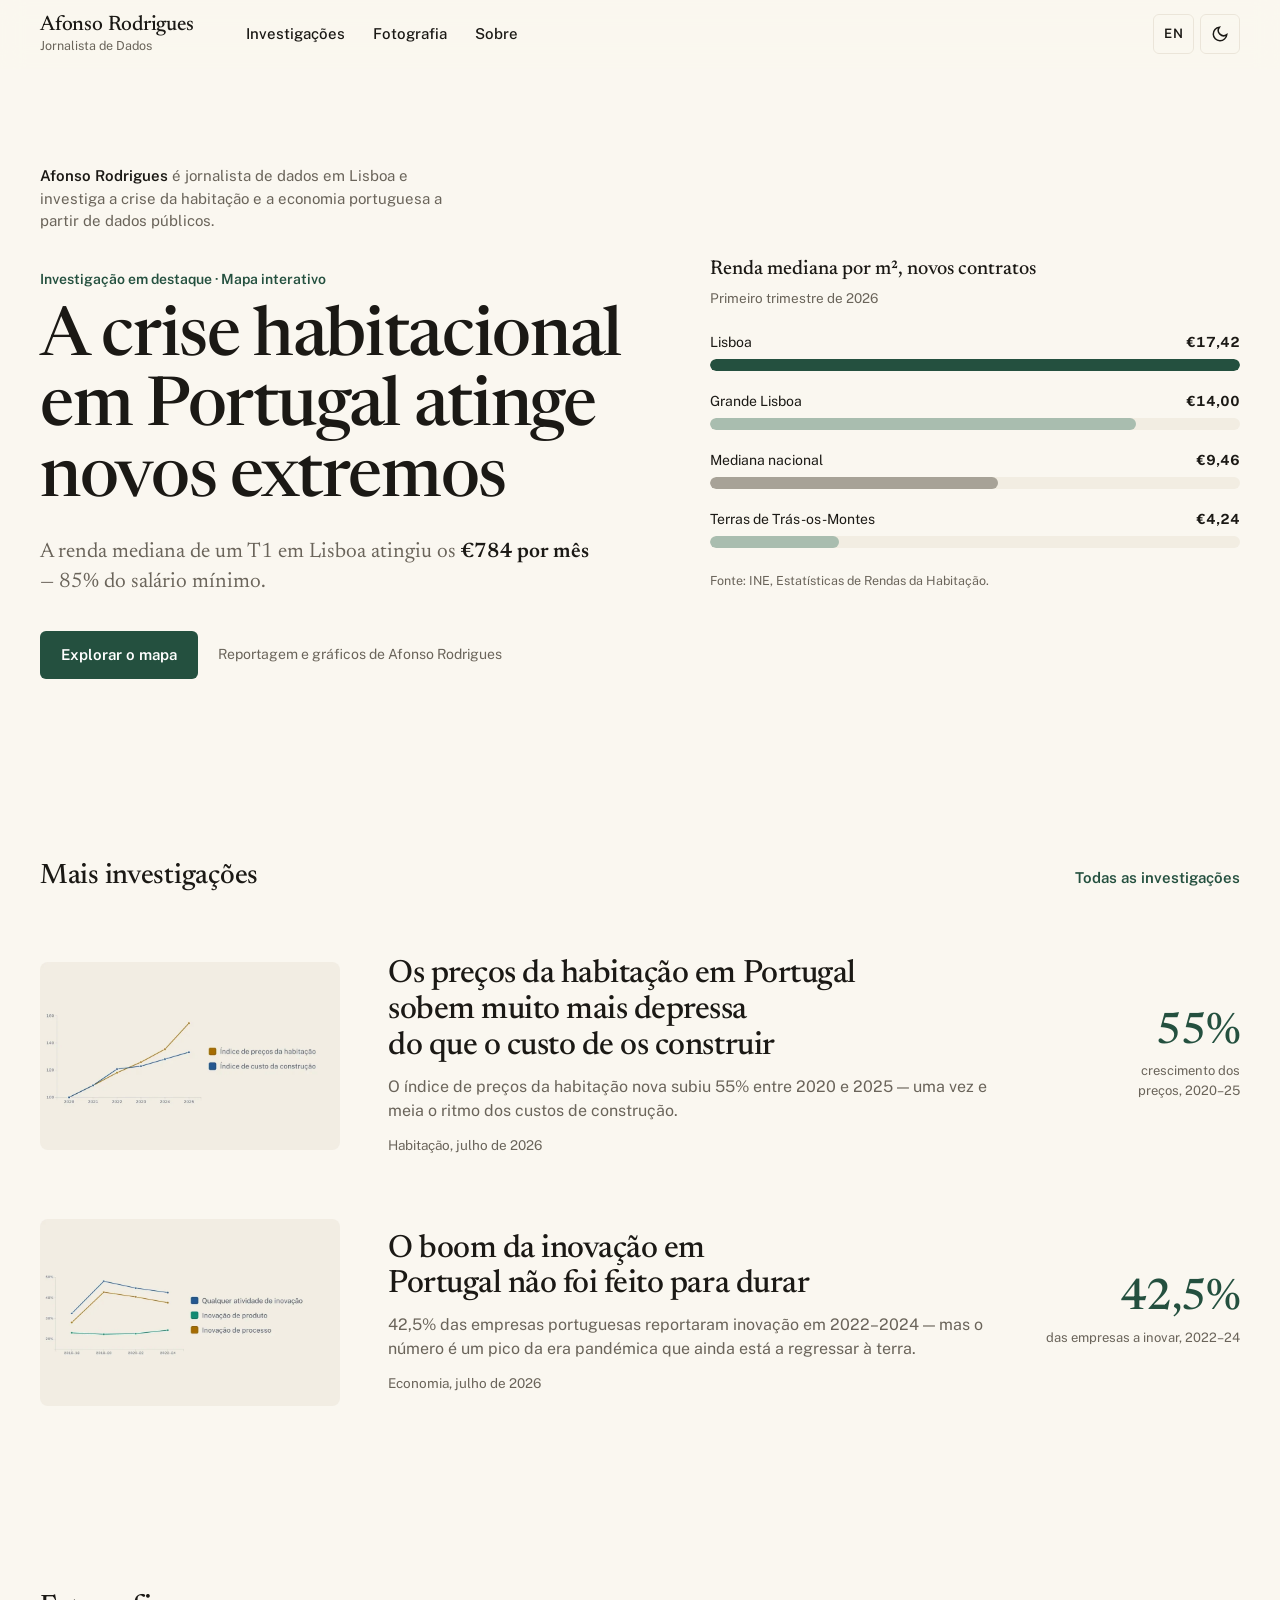
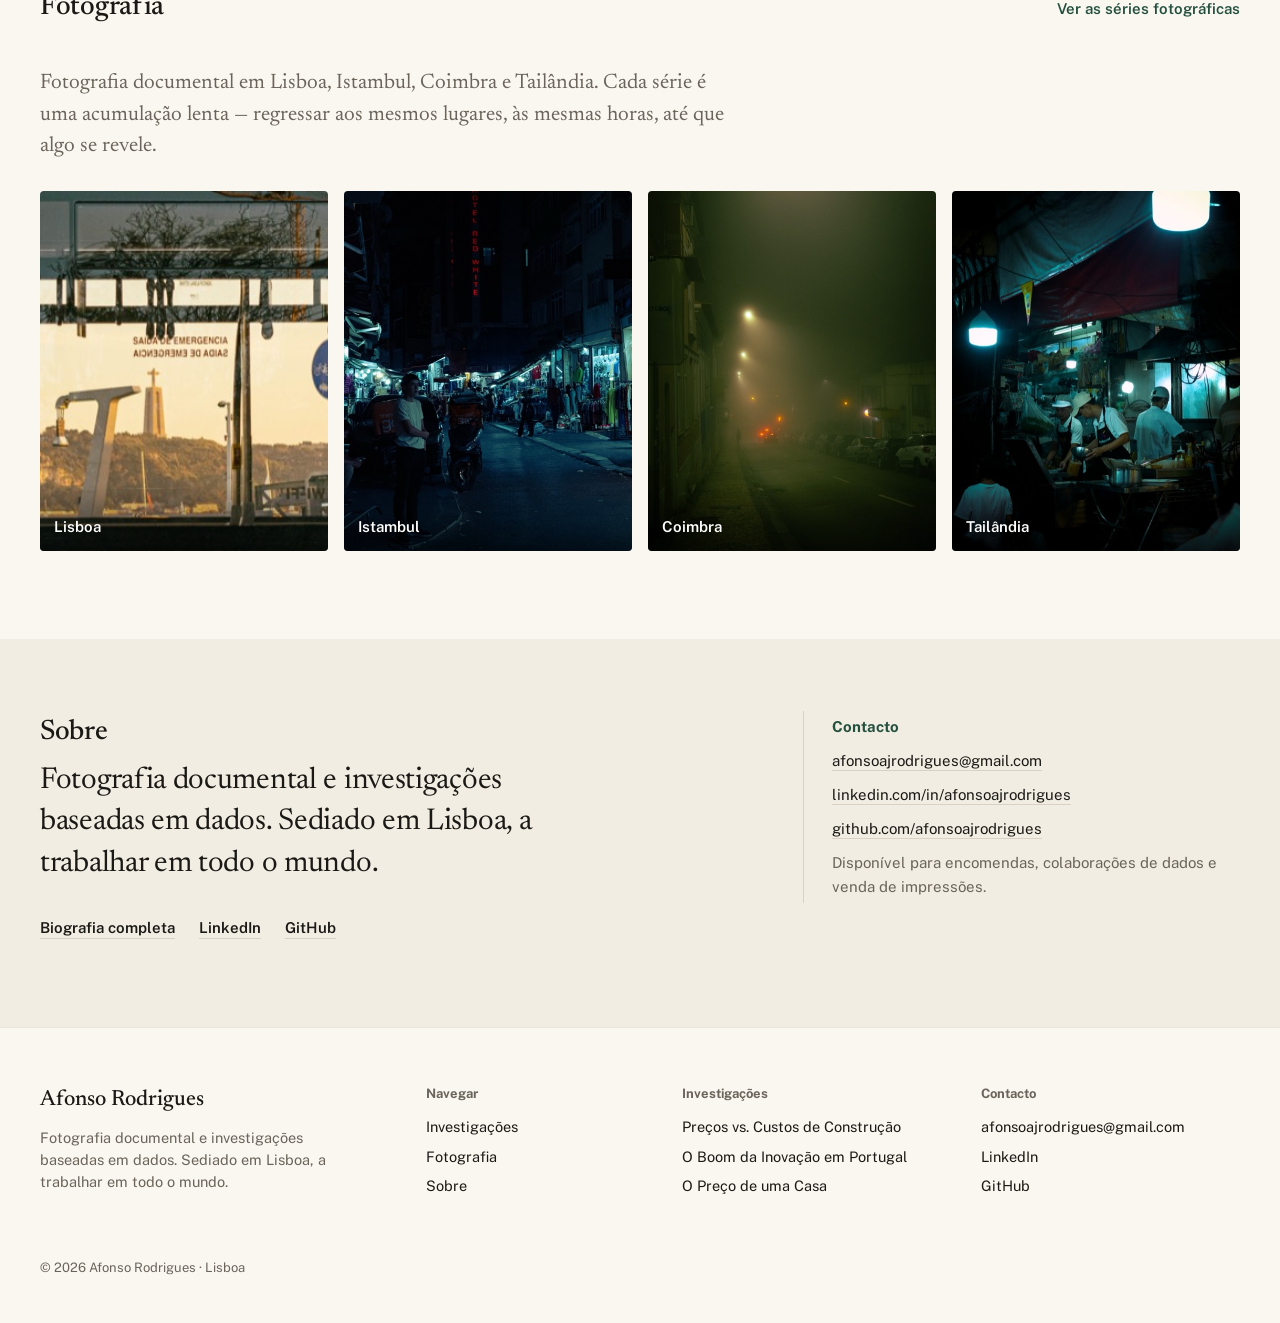
==== commit 036d3634: "Ivory paper and bottle-green accent replace the blue palette" ====
--- a/pt/index.html
+++ b/pt/index.html
@@ -28,7 +28,7 @@
   <link rel="icon" href="/favicon.svg" type="image/svg+xml">
   <link rel="icon" href="/favicon-32.png" sizes="32x32" type="image/png">
   <link rel="apple-touch-icon" href="/apple-touch-icon.png">
-  <meta name="theme-color" content="#ffffff">
+  <meta name="theme-color" content="#faf7f0">
   <link rel="stylesheet" href="/style.css">
   <script type="application/ld+json">
   {
--- a/style.css
+++ b/style.css
@@ -5,17 +5,17 @@
    tokens) are load-bearing — keep them. */
 
 :root {
-  --paper: #fafbfc;
-  --surface: #ffffff;
-  --ink: #12161d;
-  --muted: #535a65;
-  --line: #c9cfd8;
-  --rule: #e2e6eb;
-  --card: #eef1f5;
-  --accent-fill: #1c4b8a;
-  --accent: #1c4b8a; /* recomputed for 4.5:1 against --paper by js/chrome.js */
-  --map-deep: #10243e;
-  --map-light: #99acc8; /* low end of the choropleth ramp — never --card (1:1, buckets vanish) */
+  --paper: #faf7f0;
+  --surface: #fffdf8;
+  --ink: #1b1915;
+  --muted: #6a645a;
+  --line: #d9d2c4;
+  --rule: #ebe5d9;
+  --card: #f2ede2;
+  --accent-fill: #24503f;
+  --accent: #24503f; /* recomputed for 4.5:1 against --paper by js/chrome.js */
+  --map-deep: #143027;
+  --map-light: #a9bdaf; /* low end of the choropleth ramp — never --card (1:1, buckets vanish) */
   --data-1: #25588f;
   --data-2: #0f8c73;
   --data-3: #a66d00;
@@ -29,15 +29,15 @@
 }
 
 :root[data-theme="dark"] {
-  --paper: #0e1116;
-  --surface: #141820;
-  --ink: #e9ecf1;
-  --muted: #9aa3af;
-  --line: #333b47;
-  --rule: #232a34;
-  --card: #171c24;
-  --accent: #79a7e3;
-  --map-light: #2d3d53;
+  --paper: #15140f;
+  --surface: #1c1a15;
+  --ink: #ede8de;
+  --muted: #a49d90;
+  --line: #3b372e;
+  --rule: #2a2721;
+  --card: #1f1d18;
+  --accent: #8fc2a8;
+  --map-light: #2b3b32;
   --data-1: #1e70c1; /* --data-1 alone needs a lighter step to clear 3:1 on dark --card */
   color-scheme: dark;
 }
@@ -651,7 +651,6 @@
 @media (max-width: 560px) { .photo-strip { gap: 8px; } }
 
 /* ---------- v4.2: clean pass — white paper, fewer boxes and rules, lighter type ---------- */
-:root:not([data-theme="dark"]) { --paper: #ffffff; --card: #f3f5f8; --rule: #eceff3; --line: #d5dae1; }
 h1, h2, h3, .wordmark, .footer-wordmark { font-weight: 500; }
 .lead-title { font-weight: 500; letter-spacing: -0.02em; line-height: 1.04; }
 .page-title, .article-title { font-weight: 500; }
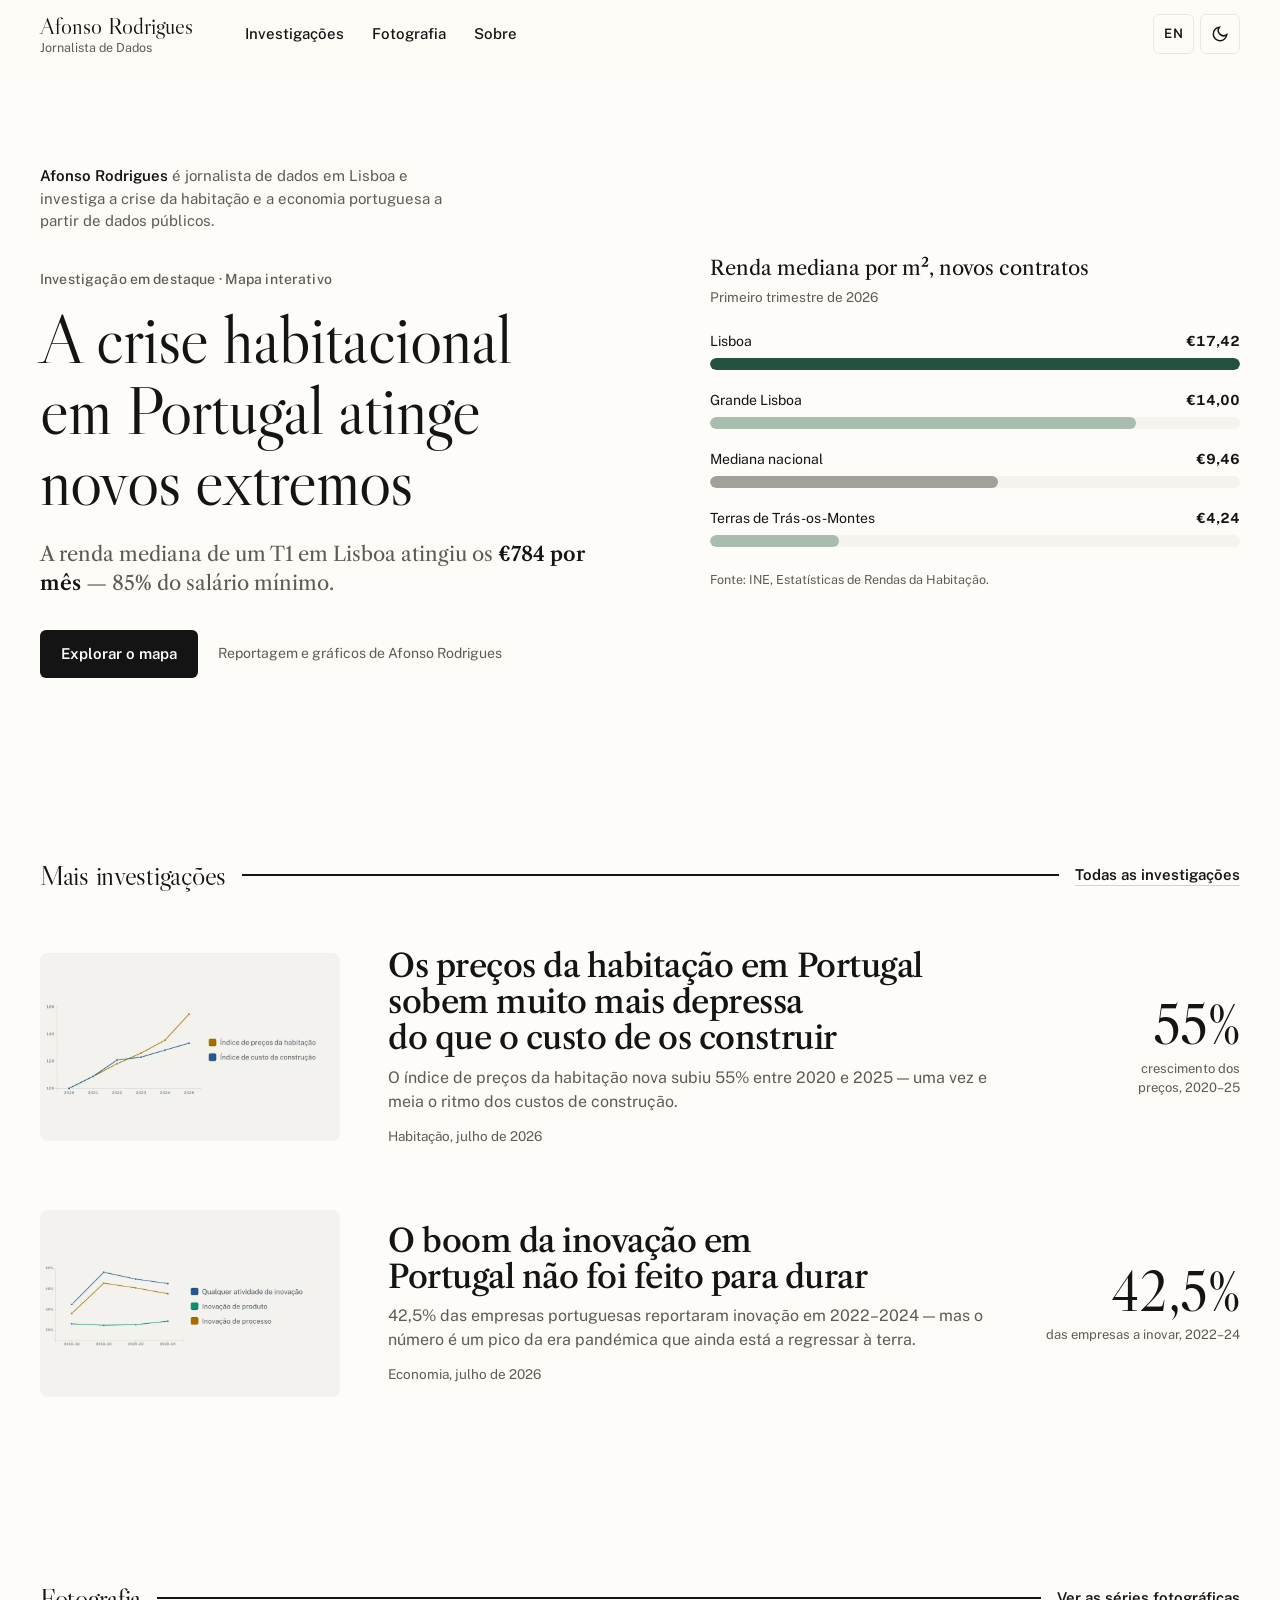
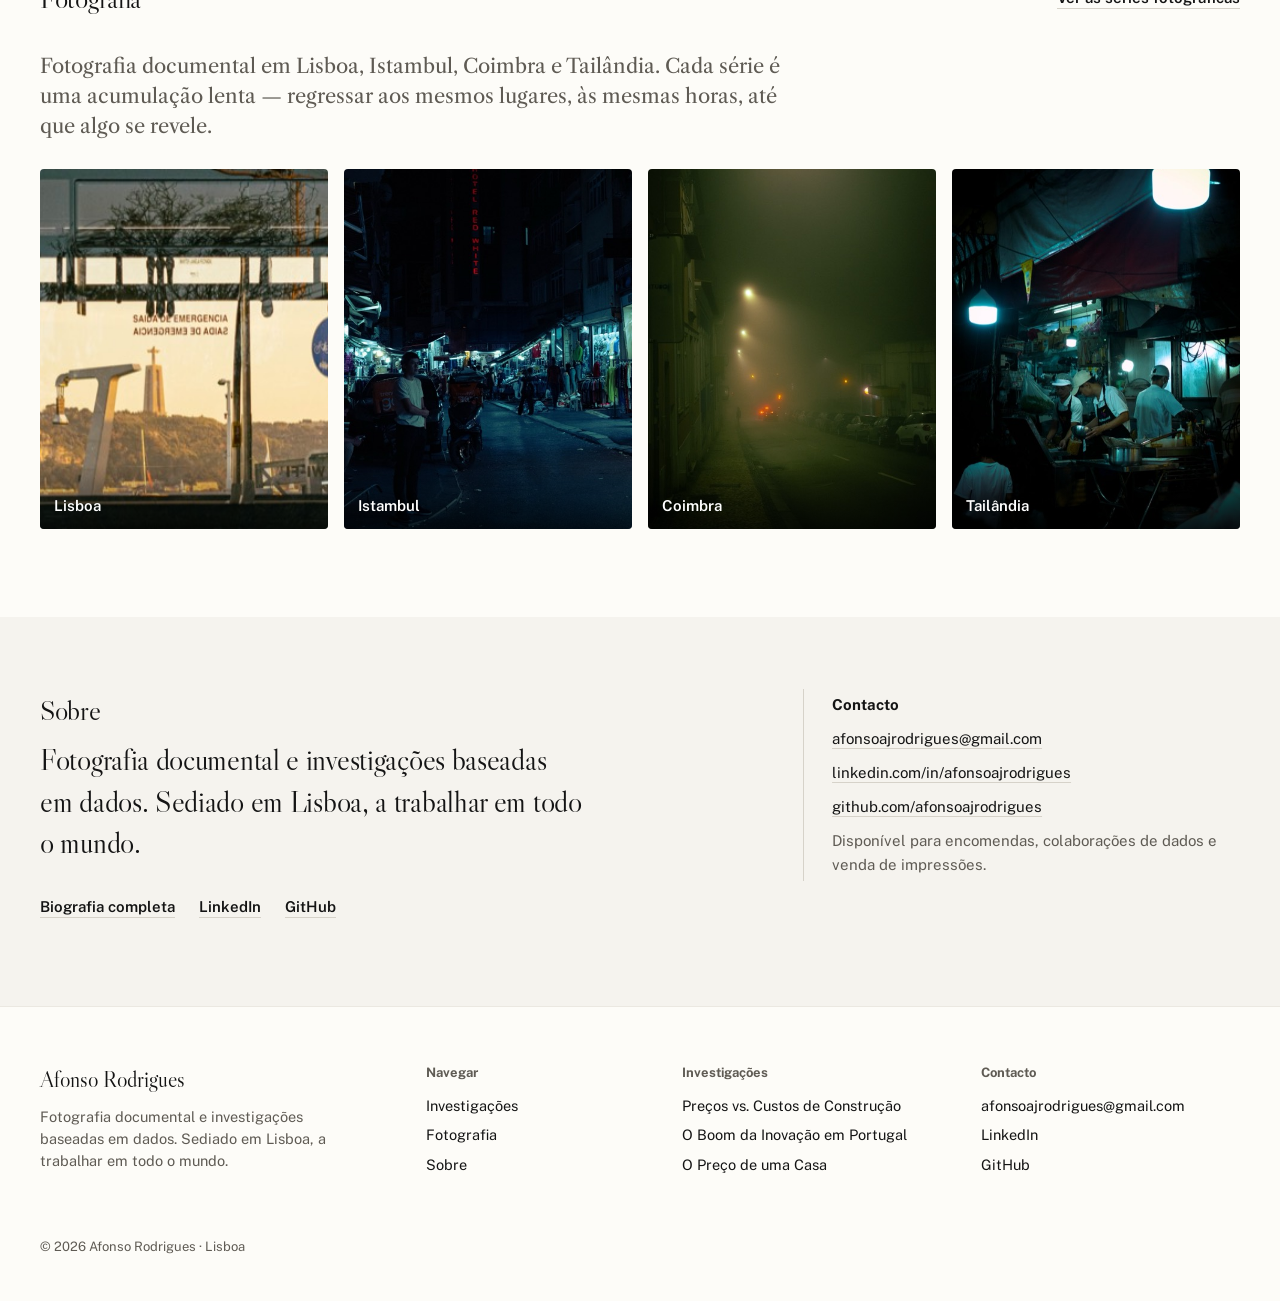
==== commit 0cbf2340: "Lighthouse/New Yorker restraint: ivory-white paper, ink UI, Libre Caslon" ====
--- a/pt/index.html
+++ b/pt/index.html
@@ -24,11 +24,11 @@
   <meta name="twitter:image" content="https://afonsoajrodrigues.com/images/Lisbon/IMG_7823.JPG">
   <link rel="preconnect" href="https://fonts.googleapis.com">
   <link rel="preconnect" href="https://fonts.gstatic.com" crossorigin>
-  <link href="https://fonts.googleapis.com/css2?family=Newsreader:opsz,wght@6..72,400..700&family=Public+Sans:wght@400..700&display=swap" rel="stylesheet">
+  <link href="https://fonts.googleapis.com/css2?family=Libre+Caslon+Display&family=Libre+Caslon+Text:ital,wght@0,400;0,700;1,400&family=Public+Sans:wght@400..700&display=swap" rel="stylesheet">
   <link rel="icon" href="/favicon.svg" type="image/svg+xml">
   <link rel="icon" href="/favicon-32.png" sizes="32x32" type="image/png">
   <link rel="apple-touch-icon" href="/apple-touch-icon.png">
-  <meta name="theme-color" content="#faf7f0">
+  <meta name="theme-color" content="#fdfcf8">
   <link rel="stylesheet" href="/style.css">
   <script type="application/ld+json">
   {
--- a/style.css
+++ b/style.css
@@ -5,22 +5,23 @@
    tokens) are load-bearing — keep them. */
 
 :root {
-  --paper: #faf7f0;
-  --surface: #fffdf8;
-  --ink: #1b1915;
-  --muted: #6a645a;
-  --line: #d9d2c4;
-  --rule: #ebe5d9;
-  --card: #f2ede2;
+  --paper: #fdfcf8;
+  --surface: #ffffff;
+  --ink: #141414;
+  --muted: #5f5b54;
+  --line: #d6d2c9;
+  --rule: #ebe8e1;
+  --card: #f5f3ee;
   --accent-fill: #24503f;
-  --accent: #24503f; /* recomputed for 4.5:1 against --paper by js/chrome.js */
+  --accent: var(--ink); /* UI accent = ink (Lighthouse / New Yorker restraint); colour lives in the data */
   --map-deep: #143027;
   --map-light: #a9bdaf; /* low end of the choropleth ramp — never --card (1:1, buckets vanish) */
   --data-1: #25588f;
   --data-2: #0f8c73;
   --data-3: #a66d00;
   --fs: 1;
-  --font-display: 'Newsreader', 'Iowan Old Style', Georgia, serif;
+  --font-display: 'Libre Caslon Text', 'Iowan Old Style', Georgia, serif;
+  --font-headline: 'Libre Caslon Display', 'Libre Caslon Text', Georgia, serif;
   --font-ui: 'Public Sans', system-ui, -apple-system, 'Segoe UI', sans-serif;
   --font-mono: var(--font-ui); /* legacy alias — inline styles & chart CSS still reference it */
   --gutter: max(20px, calc((100% - 1200px) / 2));
@@ -36,7 +37,7 @@
   --line: #3b372e;
   --rule: #2a2721;
   --card: #1f1d18;
-  --accent: #8fc2a8;
+  --accent: var(--ink);
   --map-light: #2b3b32;
   --data-1: #1e70c1; /* --data-1 alone needs a lighter step to clear 3:1 on dark --card */
   color-scheme: dark;
@@ -701,3 +702,55 @@
   .inv-row { grid-template-columns: 1fr; gap: 16px; }
   .home-section { padding-top: 56px; padding-bottom: 64px; }
 }
+
+/* ---------- v4.4: Lighthouse / New Yorker restraint ----------
+   Near-white ivory paper, black ink, no UI colour: colour is reserved for the
+   charts, maps and photographs. Libre Caslon (OFL) for headlines and reading. */
+.lead-title, .page-title, .article-title, .series-title, .essay-title, .section-label,
+.wordmark, .footer-wordmark, .home-about .about-lead, .inv-figure b, .stat-value--sm {
+  font-family: var(--font-headline); font-weight: 400;
+}
+h1, h2, h3, .card-title, .hero-chart-title, .related-heading, .related-box a { font-weight: 400; }
+.lead-title { letter-spacing: -0.015em; line-height: 1.05; }
+.page-title { letter-spacing: -0.02em; }
+.wordmark { font-size: 23px; letter-spacing: 0; }
+.prose { font-size: calc(19px * var(--fs)); line-height: 1.75; }
+.lead-dek, .page-dek, .article-dek, .gallery-intro { font-size: calc(20px * var(--fs)); }
+strong, b { font-weight: 700; }
+
+/* Links and labels in ink; hover is an underline, not a colour */
+a:hover { color: inherit; text-decoration: underline; text-decoration-thickness: 1px; text-underline-offset: 4px; }
+.inv-row:hover, .desk-card:hover, .photo-strip a:hover, .wordmark-block:hover, .main-nav a:hover, .btn:hover, .lang-link:hover, .related-box a:hover { text-decoration: none; }
+.inv-row:hover h3, .desk-card:hover .card-title { color: inherit; text-decoration: underline; text-decoration-thickness: 1px; text-underline-offset: 5px; }
+.kicker, .page-kicker, .series-label, .essay-label { color: var(--muted); font-weight: 500; letter-spacing: 0.01em; }
+.section-head a { color: var(--ink); text-decoration: underline; text-decoration-color: var(--line); text-underline-offset: 5px; }
+
+.main-nav a.is-current { background: none; color: var(--ink); text-decoration: underline; text-decoration-thickness: 1.5px; text-underline-offset: 8px; }
+.main-nav a:hover { background: none; text-decoration: underline; text-decoration-color: var(--line); text-underline-offset: 8px; }
+
+.btn-primary { background: var(--ink); color: var(--paper); }
+.btn-primary:hover { background: #3a3a3a; color: var(--paper); }
+.toggle-btn.is-active, .databox-btn.is-active { background: var(--ink); color: var(--paper); }
+.toggle-group, .databox-toolbar { background: var(--card); }
+.ctrl-btn:hover, .lang-link:hover, .databox-zoom-btn:hover, .series-jump a:hover, .series-toggle-btn:hover { border-color: var(--ink); color: var(--ink); }
+.read-progress { background: var(--ink); }
+.toc a:hover, .toc a.is-active { border-left-color: var(--ink); color: var(--ink); }
+::selection { background: var(--ink); color: var(--paper); }
+
+/* Lighthouse-style section head: title, then a strong rule to the edge */
+.section-head { align-items: center; flex-wrap: nowrap; }
+.section-head .section-label { margin: 0; white-space: nowrap; }
+.section-head::after { content: ''; order: 1; flex: 1; height: 2px; background: var(--ink); }
+.section-head a { order: 2; white-space: nowrap; }
+
+/* Key figures in black — the number is the design */
+.inv-figure b { color: var(--ink); font-size: clamp(40px, 4.4vw, 58px); letter-spacing: -0.01em; }
+.stat-value--sm { color: var(--ink); }
+.home-about { background: var(--card); }
+.contact-block .accent-text, .about-subhead { color: var(--ink); }
+.article-sources li::marker { color: var(--muted); }
+
+@media (max-width: 560px) {
+  .section-head { flex-wrap: wrap; }
+  .section-head::after { display: none; }
+}
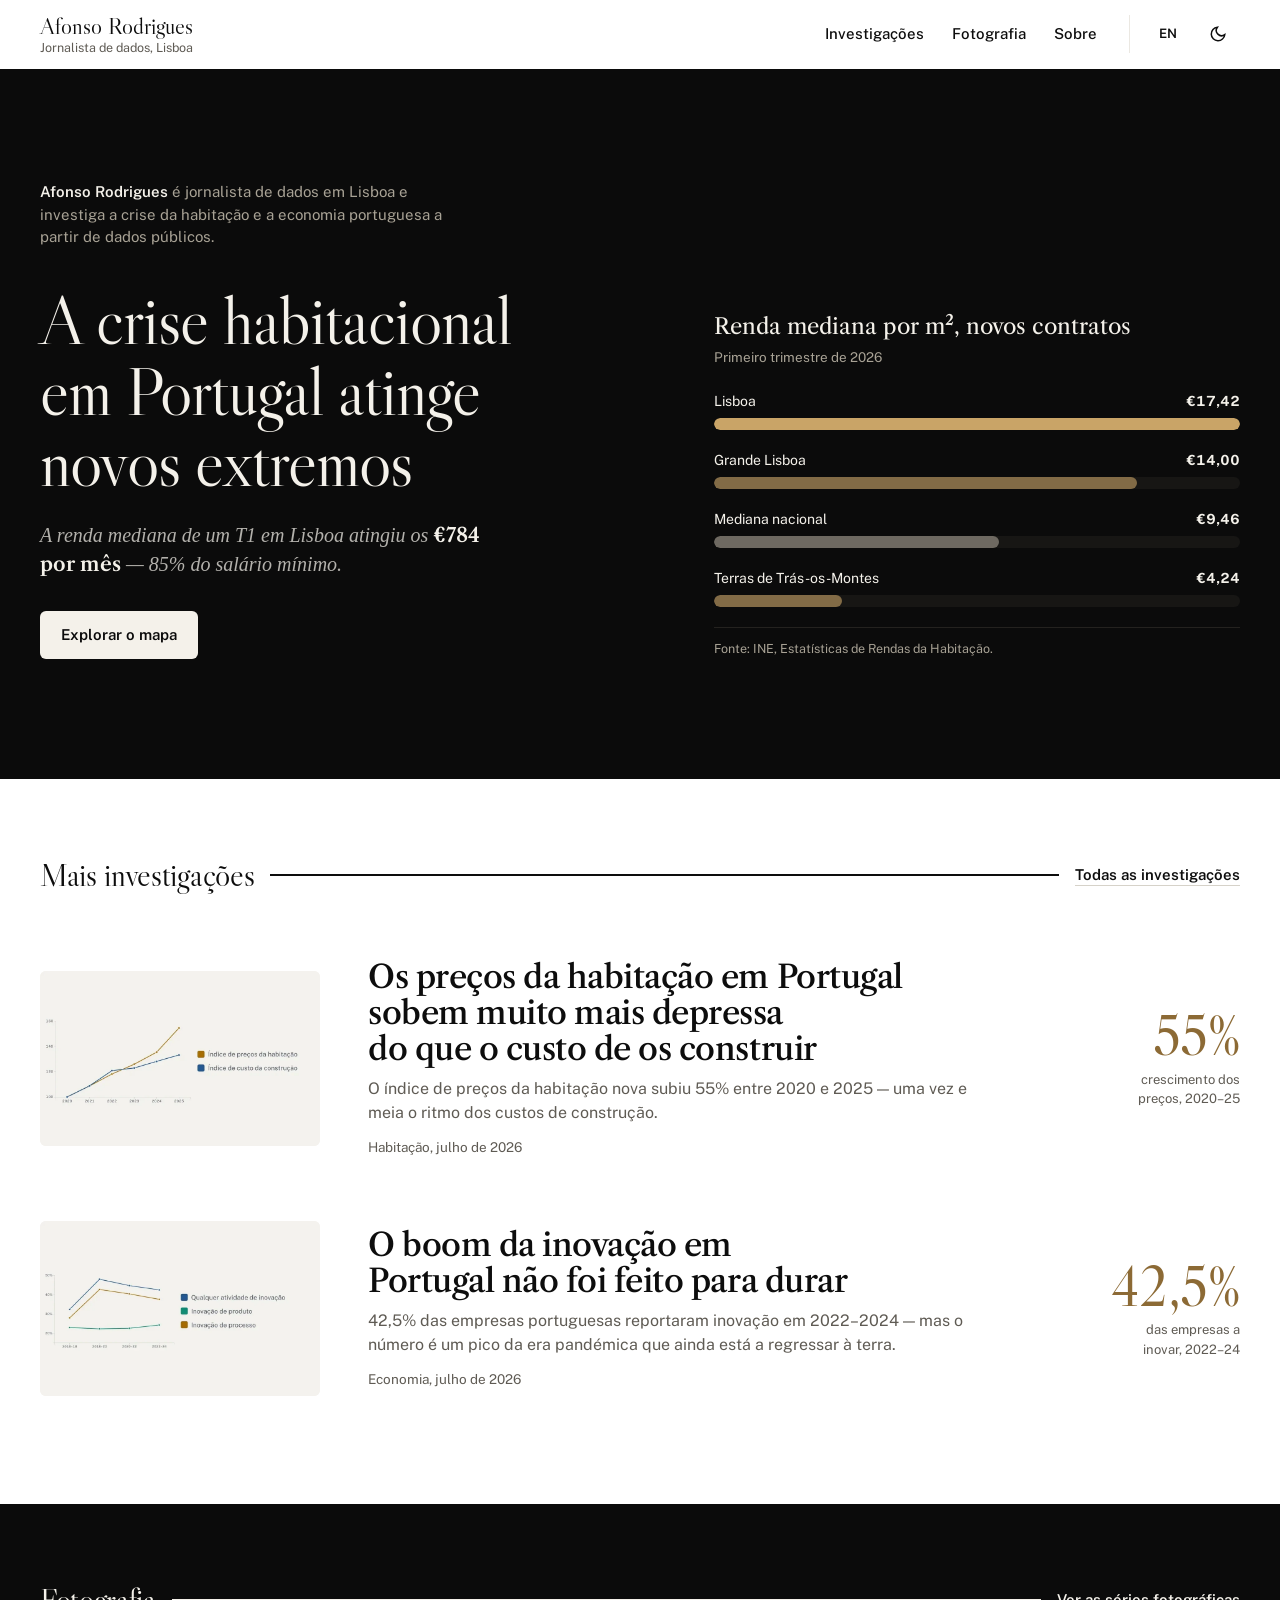
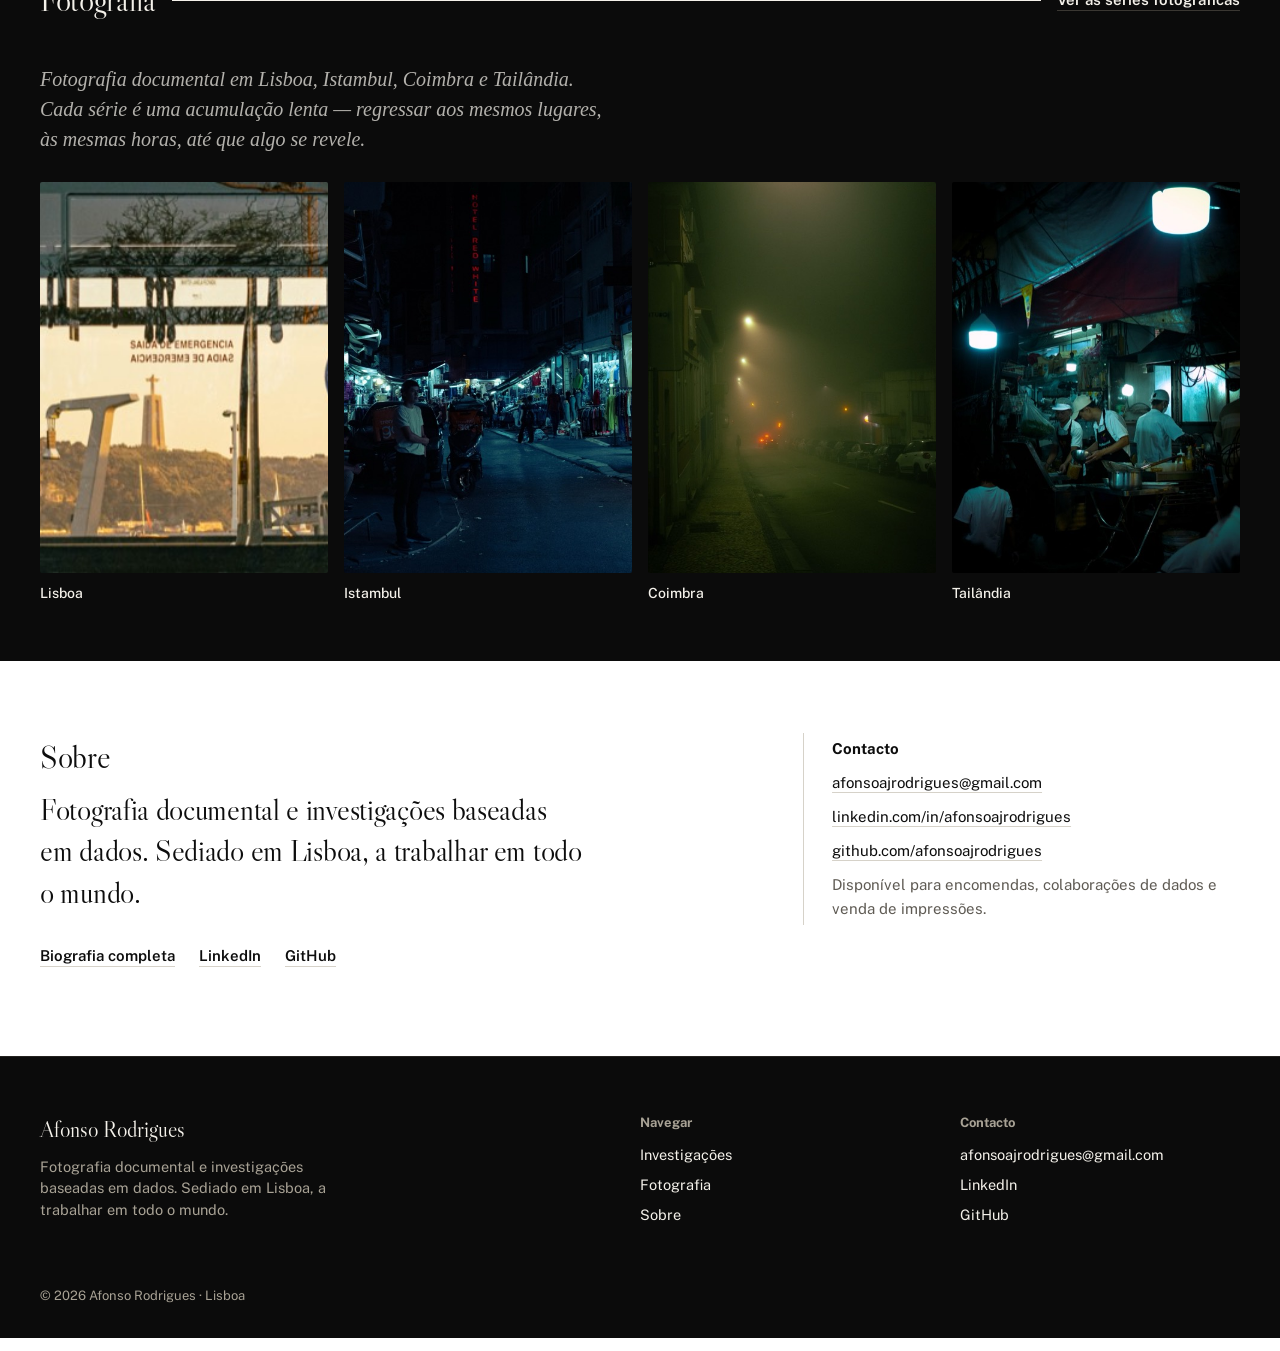
==== commit 86f0d3a3: "Editorial polish and audit fixes: type, header, index lead, article anatomy, photo series, map themi" ====
--- a/pt/index.html
+++ b/pt/index.html
@@ -28,7 +28,7 @@
   <link rel="icon" href="/favicon.svg" type="image/svg+xml">
   <link rel="icon" href="/favicon-32.png" sizes="32x32" type="image/png">
   <link rel="apple-touch-icon" href="/apple-touch-icon.png">
-  <meta name="theme-color" content="#fdfcf8">
+  <meta name="theme-color" content="#ffffff">
   <link rel="stylesheet" href="/style.css">
   <script type="application/ld+json">
   {
@@ -49,7 +49,7 @@
 <header class="site-header">
   <div class="header-inner">
     <div class="header-left">
-      <a href="/pt/" class="wordmark-block"><span class="wordmark">Afonso Rodrigues</span><span class="wordmark-tag">Jornalista de Dados</span></a>
+      <a href="/pt/" class="wordmark-block"><span class="wordmark">Afonso Rodrigues</span><span class="wordmark-tag">Jornalista de dados, Lisboa</span></a>
       <nav class="main-nav" aria-label="Principal">
         <a href="/pt/investigations.html">Investigações</a>
         <a href="/pt/photography.html">Fotografia</a>
@@ -57,7 +57,7 @@
       </nav>
     </div>
     <div class="header-controls">
-      <a class="lang-link" href="/" hreflang="en" lang="en" aria-label="Read in English">EN</a>
+      <a class="lang-link" href="/" hreflang="en" lang="en" aria-label="EN, read in English">EN</a>
       <button type="button" class="ctrl-btn" data-theme-toggle aria-pressed="false" aria-label="Alternar modo escuro"><svg class="theme-icon-light" viewBox="0 0 24 24" fill="none" stroke="currentColor" stroke-width="2" stroke-linecap="round" aria-hidden="true"><path d="M21 12.8A9 9 0 1 1 11.2 3a7 7 0 0 0 9.8 9.8z"/></svg><svg class="theme-icon-dark" viewBox="0 0 24 24" fill="none" stroke="currentColor" stroke-width="2" stroke-linecap="round" aria-hidden="true"><circle cx="12" cy="12" r="4"/><path d="M12 2v2M12 20v2M4.9 4.9l1.4 1.4M17.7 17.7l1.4 1.4M2 12h2M20 12h2M4.9 19.1l1.4-1.4M17.7 6.3l1.4-1.4"/></svg></button>
     </div>
   </div>
@@ -68,12 +68,10 @@
   <section class="hero">
     <div class="lead-text">
       <p class="hero-intro"><strong>Afonso Rodrigues</strong> é jornalista de dados em Lisboa e investiga a crise da habitação e a economia portuguesa a partir de dados públicos.</p>
-      <p class="kicker">Investigação em destaque · Mapa interativo</p>
       <h1 class="lead-title">A crise habitacional em Portugal atinge novos extremos</h1>
       <p class="lead-dek">A renda mediana de um T1 em Lisboa atingiu os <strong>€784 por mês</strong> — 85% do salário mínimo.</p>
       <div class="lead-actions">
         <a href="/pt/investigations/housing-crisis.html" class="btn btn-primary">Explorar o mapa</a>
-        <span class="byline">Reportagem e gráficos de Afonso Rodrigues</span>
       </div>
     </div>
     <figure class="hero-chart" role="img" aria-label="Gráfico de barras: renda mediana por metro quadrado nos novos contratos, primeiro trimestre de 2026. Lisboa €17,42, Grande Lisboa €14,00, mediana nacional €9,46, Terras de Trás-os-Montes €4,24.">
@@ -115,10 +113,10 @@
     </div>
     <p class="page-dek" style="margin-top:0;">Fotografia documental em Lisboa, Istambul, Coimbra e Tailândia. Cada série é uma acumulação lenta — regressar aos mesmos lugares, às mesmas horas, até que algo se revele.</p>
     <div class="photo-strip">
-      <a href="/pt/photography.html#lisbon"><img src="/images/Lisbon/IMG_7823-480w.jpg" srcset="/images/Lisbon/IMG_7823-480w.jpg 480w, /images/Lisbon/IMG_7823-900w.jpg 900w" sizes="(max-width:900px) 50vw, 25vw" alt="Reflexo do Cristo Rei na janela de um elétrico ao pôr do sol, Lisboa" style="object-position:42% 50%;" loading="lazy" decoding="async"><span>Lisboa</span></a>
-      <a href="/pt/photography.html#istanbul"><img src="/images/Istambul/IMG_7965-480w.jpg" srcset="/images/Istambul/IMG_7965-480w.jpg 480w, /images/Istambul/IMG_7965-900w.jpg 900w" sizes="(max-width:900px) 50vw, 25vw" alt="Rua de mercado noturno com um letreiro de hotel em néon, Istambul" style="object-position:45% 50%;" loading="lazy" decoding="async"><span>Istambul</span></a>
+      <a href="/pt/photography.html#lisboa"><img src="/images/Lisbon/IMG_7823-480w.jpg" srcset="/images/Lisbon/IMG_7823-480w.jpg 480w, /images/Lisbon/IMG_7823-900w.jpg 900w" sizes="(max-width:900px) 50vw, 25vw" alt="Reflexo do Cristo Rei na janela de um elétrico ao pôr do sol, Lisboa" style="object-position:42% 50%;" loading="lazy" decoding="async"><span>Lisboa</span></a>
+      <a href="/pt/photography.html#istambul"><img src="/images/Istambul/IMG_7965-480w.jpg" srcset="/images/Istambul/IMG_7965-480w.jpg 480w, /images/Istambul/IMG_7965-900w.jpg 900w" sizes="(max-width:900px) 50vw, 25vw" alt="Rua de mercado noturno com um letreiro de hotel em néon, Istambul" style="object-position:45% 50%;" loading="lazy" decoding="async"><span>Istambul</span></a>
       <a href="/pt/photography.html#coimbra"><img src="/images/Night-out-in-coimbra/IMG_0321-480w.jpg" srcset="/images/Night-out-in-coimbra/IMG_0321-480w.jpg 480w, /images/Night-out-in-coimbra/IMG_0321-900w.jpg 900w" sizes="(max-width:900px) 50vw, 25vw" alt="Uma figura a caminhar numa rua com nevoeiro, Coimbra" style="object-position:50% 50%;" loading="lazy" decoding="async"><span>Coimbra</span></a>
-      <a href="/pt/photography.html#thailand"><img src="/images/thailand/bangkok/night-kitchens-480w.jpg" srcset="/images/thailand/bangkok/night-kitchens-480w.jpg 480w, /images/thailand/bangkok/night-kitchens-900w.jpg 900w" sizes="(max-width:900px) 50vw, 25vw" alt="Cozinhas noturnas, Yaowarat, Banguecoque" style="object-position:50% 40%;" loading="lazy" decoding="async"><span>Tailândia</span></a>
+      <a href="/pt/photography.html#tailandia"><img src="/images/thailand/bangkok/night-kitchens-480w.jpg" srcset="/images/thailand/bangkok/night-kitchens-480w.jpg 480w, /images/thailand/bangkok/night-kitchens-900w.jpg 900w" sizes="(max-width:900px) 50vw, 25vw" alt="Cozinhas noturnas, Yaowarat, Banguecoque" style="object-position:50% 40%;" loading="lazy" decoding="async"><span>Tailândia</span></a>
     </div>
   </section>
 
@@ -158,12 +156,6 @@
       <a href="/pt/about.html">Sobre</a>
     </div>
     <div class="footer-col">
-      <span class="footer-heading">Investigações</span>
-      <a href="/pt/investigations/house-prices-vs-construction-costs.html">Preços vs. Custos de Construção</a>
-      <a href="/pt/investigations/innovation-boom.html">O Boom da Inovação em Portugal</a>
-      <a href="/pt/investigations/housing-crisis.html">O Preço de uma Casa</a>
-    </div>
-    <div class="footer-col">
       <span class="footer-heading">Contacto</span>
       <a href="mailto:afonsoajrodrigues@gmail.com">afonsoajrodrigues@gmail.com</a>
       <a href="https://www.linkedin.com/in/afonsoajrodrigues/" target="_blank" rel="noopener">LinkedIn</a>
--- a/style.css
+++ b/style.css
@@ -5,17 +5,18 @@
    tokens) are load-bearing — keep them. */
 
 :root {
-  --paper: #fdfcf8;
+  --paper: #ffffff;
   --surface: #ffffff;
-  --ink: #141414;
+  --ink: #0d0d0d;
   --muted: #5f5b54;
   --line: #d6d2c9;
-  --rule: #ebe8e1;
-  --card: #f5f3ee;
+  --rule: #ebe8e2;
+  --card: #f6f4ef;
   --accent-fill: #24503f;
+  --gold: #8c6a35; /* brass — the one premium colour (4.9:1 on white) */
   --accent: var(--ink); /* UI accent = ink (Lighthouse / New Yorker restraint); colour lives in the data */
   --map-deep: #143027;
-  --map-light: #a9bdaf; /* low end of the choropleth ramp — never --card (1:1, buckets vanish) */
+  --map-light: #8aa392; /* low end of the choropleth ramp — never --card (1:1, buckets vanish) */
   --data-1: #25588f;
   --data-2: #0f8c73;
   --data-3: #a66d00;
@@ -38,7 +39,9 @@
   --rule: #2a2721;
   --card: #1f1d18;
   --accent: var(--ink);
-  --map-light: #2b3b32;
+  --map-light: #4a6555;
+  --accent-fill: #3d7f65; /* 3.5:1 on dark --card; white bar labels stay 4.7:1 */
+  --gold: #c9a467;
   --data-1: #1e70c1; /* --data-1 alone needs a lighter step to clear 3:1 on dark --card */
   color-scheme: dark;
 }
@@ -754,3 +757,171 @@
   .section-head { flex-wrap: wrap; }
   .section-head::after { display: none; }
 }
+
+/* ---------- v4.5: black & white sections, one brass accent ---------- */
+.hero, .home-section[aria-labelledby="photo-h"], .site-footer, body:has(.gallery-section) {
+  --paper: #0b0b0b; --surface: #141414; --ink: #f4f1ea; --muted: #a8a295;
+  --line: #3a3732; --rule: #24221f; --card: #171614; --gold: #c9a467;
+  background: var(--paper); color: var(--ink);
+}
+:root[data-theme="dark"] :is(.hero, .home-section[aria-labelledby="photo-h"], .site-footer) { --paper: #000; }
+.site-header { background: color-mix(in srgb, var(--paper) 92%, transparent); }
+
+.kicker, .page-kicker, .series-label, .essay-label { color: var(--gold); }
+.inv-figure b, .stat-value--sm { color: var(--gold); }
+.hbar--top .hbar-fill { background: var(--gold); }
+.hbar-fill { background: color-mix(in srgb, var(--gold) 45%, var(--card)); }
+.hbar--ref .hbar-fill { background: var(--muted); opacity: .6; }
+.btn-primary:hover { background: var(--gold); color: #0b0b0b; }
+.section-head::after { background: var(--ink); }
+.read-progress { background: var(--gold); }
+
+/* ---------- v4.6: editorial polish (research spec, 20/11/2026) ---------- */
+/* Focus ring and links resolve against each section's own ink */
+.hero, .home-section[aria-labelledby="photo-h"], .site-footer, body:has(.gallery-section) { --accent: var(--ink); }
+
+/* Type rhythm. Caslon Display only at ≥28px; Text below. */
+.prose { line-height: 1.62; }
+.prose p { max-width: 64ch; }
+.lead-dek, .page-dek, .article-dek, .gallery-intro {
+  font-style: italic; color: color-mix(in srgb, var(--ink) 72%, var(--paper)); text-wrap: pretty;
+}
+.lead-dek strong { font-style: normal; }
+.section-label { font-size: 32px; }
+.section-head { margin-bottom: 40px; }
+.card-title, .inv-row h3, .related-box a { text-wrap: balance; }
+.inv-figure b, .stat-value--sm, .hbar-value, .bar-value, .meta-list { font-variant-numeric: lining-nums tabular-nums; }
+
+/* Header: wordmark left, everything actionable right */
+.header-left { flex: 1; }
+.main-nav { margin-left: auto; padding-right: 20px; border-right: 1px solid var(--rule); }
+.wordmark-tag { font-size: 12.5px; }
+.ctrl-btn, .lang-link { border-color: transparent; }
+.ctrl-btn:hover, .lang-link:hover, .ctrl-btn:focus-visible, .lang-link:focus-visible { border-color: var(--line); }
+
+/* Homepage */
+.hero { padding: 112px var(--gutter) 120px; gap: 96px; align-items: end; }
+.hero-chart-title { font-size: 22px; }
+.hero-chart figcaption { border-top: 1px solid var(--rule); padding-top: 12px; margin-top: 8px; }
+.inv-row { grid-template-columns: 280px minmax(0, 1fr) 180px; gap: 48px; }
+.inv-thumb, .card-image { padding: 14px; background: var(--card); border-radius: 6px; }
+.inv-thumb img, .card-image img { border-radius: 2px; }
+.inv-row:hover .inv-thumb img, .desk-card:hover .card-image img { transform: none; }
+.desk-card:hover .card-image { background: var(--card); }
+.home-about { background: var(--paper); }
+.photo-strip a { aspect-ratio: auto; overflow: visible; background: none; border-radius: 0; color: var(--ink); }
+.photo-strip img { aspect-ratio: 4 / 5; border-radius: 2px; }
+.photo-strip span { position: static; display: block; padding: 10px 0 0; background: none; font-size: 14px; font-weight: 500; }
+.photo-strip a:hover { color: var(--ink); }
+.photo-strip a:hover span { text-decoration: underline; text-underline-offset: 4px; }
+
+/* Investigations index: a lead piece, then the rest */
+.investigations-toolbar { display: none; }
+.card-grid--2 { grid-template-columns: repeat(2, minmax(0, 1fr)); gap: 56px 40px; }
+.card-grid--2 > .desk-card:first-child {
+  grid-column: 1 / -1; display: grid; grid-template-columns: minmax(0, 1.35fr) minmax(0, 1fr);
+  column-gap: 48px; align-content: center;
+}
+.card-grid--2 > .desk-card:first-child .card-image { grid-row: 1 / span 4; margin: 0; }
+.card-grid--2 > .desk-card:first-child .card-title { font-size: clamp(28px, 3vw, 40px); font-family: var(--font-headline); }
+.card-dek { margin: 0; font-size: 16px; line-height: 1.5; color: var(--muted); max-width: 52ch; }
+.desk-card { gap: 10px; }
+
+/* Article */
+.article-header-grid { grid-template-columns: minmax(0, 1fr); gap: 28px; max-width: 860px; margin: 0 auto; align-items: start; }
+.meta-list { display: flex; flex-wrap: wrap; gap: 6px 28px; }
+.meta-list li { display: inline-flex; gap: 8px; padding: 0; border: none; }
+.meta-list li > span:last-child { text-align: left; }
+@media (min-width: 901px) {
+  article:has(.toc) .article-header-grid { margin-left: 298px; }
+}
+.prose > p:first-of-type::first-letter {
+  font-family: var(--font-headline); float: left; font-size: 3.6em; line-height: .82; padding: .06em .08em 0 0; font-style: normal;
+}
+.prose .lede { font-size: 1em; line-height: inherit; font-weight: 400; }
+.prose h2 { font-family: var(--font-headline); font-size: calc(32px * var(--fs)); margin: 64px 0 16px; }
+.stat-grid > div { background: none; border-radius: 0; padding: 16px 0 0; border-top: 2px solid var(--ink); }
+.stat-value--sm { font-family: var(--font-headline); font-size: 44px; }
+.credits-box { background: none; border-radius: 0; border-top: 1px solid var(--rule); }
+.credits-heading, .credits-row { padding-left: 0; padding-right: 0; }
+.related-box { grid-template-columns: 1fr; gap: 0; }
+.related-heading { font-family: var(--font-headline); font-size: 32px; margin-bottom: 8px; }
+.related-box a { background: none; border-radius: 0; padding: 18px 0; border-top: 1px solid var(--rule); font-size: 22px; }
+.related-box a:hover { background: none; text-decoration: underline; text-underline-offset: 5px; }
+.read-progress { height: 2px; }
+@media (max-width: 900px) { .toc { display: none; } }
+
+/* Photography: a lead frame per series, square corners, no zoom */
+.contact-grid { gap: 12px; }
+.contact-grid > .contact-item:first-child { grid-column: 1 / -1; }
+.contact-grid > .contact-item:first-child .contact-img-wrap { aspect-ratio: 3 / 2; }
+.contact-img-wrap { border-radius: 2px; margin-bottom: 0; }
+.contact-item:hover .contact-img-wrap img { transform: none; opacity: .88; }
+.contact-img-wrap img { transition: opacity .2s; }
+.series-jump { gap: 8px 24px; }
+.series-jump a { padding: 6px 0; border: none; border-radius: 0; font-weight: 500; font-size: 15px; }
+.series-jump a:hover { text-decoration: underline; text-underline-offset: 5px; }
+.series-toggle-btn { display: grid; place-items: center; }
+.series-toggle-btn svg { width: 16px; height: 16px; }
+.series-section { border-top-color: var(--rule); }
+
+/* Footer: brand | navigate | contact */
+.footer-grid { grid-template-columns: 2fr 1fr 1fr; }
+
+@media (max-width: 900px) {
+  .card-grid--2 > .desk-card:first-child { grid-template-columns: 1fr; }
+  .card-grid--2 > .desk-card:first-child .card-image { grid-row: auto; }
+  .article-header-grid { margin: 0; }
+}
+@media (max-width: 720px) {
+  .main-nav { margin-left: -12px; padding-right: 0; border-right: none; }
+  .header-inner { padding-top: 6px; }
+  .card-grid--2 { grid-template-columns: 1fr; }
+  .footer-grid { grid-template-columns: 1fr; }
+}
+@media (max-width: 560px) {
+  .wordmark-tag { display: none; }
+  .prose { font-size: calc(17.5px * var(--fs)); line-height: 1.6; }
+  .lead-title { font-size: 40px; }
+  .lead-actions .btn { width: 100%; justify-content: center; }
+  .inv-thumb { display: none; }
+  .inv-row .inv-figure { order: -1; }
+  .toggle-btn, .databox-btn { min-height: 44px; }
+  .contact-grid > .contact-item:first-child .contact-img-wrap { aspect-ratio: 4 / 3; }
+}
+/* v4.6 fixes after review */
+.inv-thumb, .card-image { padding: 0; }
+.contact-grid > .contact-item:first-child .contact-img-wrap { aspect-ratio: 16 / 9; }
+.prose > p:first-of-type::first-letter { padding-right: .05em; }
+@media (min-width: 901px) {
+  .card-grid--2 > .desk-card:first-child { grid-template-rows: 1fr repeat(4, auto) 1fr; row-gap: 12px; }
+  .card-grid--2 > .desk-card:first-child .card-image { grid-row: 1 / -1; }
+  .card-grid--2 > .desk-card:first-child > :not(.card-image) { grid-column: 2; }
+  .card-grid--2 > .desk-card:first-child .kicker { grid-row: 2; }
+  .card-grid--2 > .desk-card:first-child .card-title { grid-row: 3; }
+  .card-grid--2 > .desk-card:first-child .card-dek { grid-row: 4; }
+  .card-grid--2 > .desk-card:first-child .card-meta { grid-row: 5; }
+}
+
+/* v4.6 audit fixes */
+.series-section.is-collapsed .series-body { visibility: hidden; }
+.series-body { transition: max-height .5s ease, opacity .3s ease, visibility 0s linear .5s; }
+.series-section:not(.is-collapsed) .series-body { transition-delay: 0s; }
+.hbar-fill { background: color-mix(in srgb, var(--gold) 60%, var(--card)); }
+.hbar--top .hbar-fill { background: var(--gold); }
+.hbar--ref .hbar-fill { background: var(--muted); }
+[id^="chart-"] { min-height: 320px; }
+.ctrl-btn, .lang-link { min-width: 44px; height: 44px; }
+@media (max-width: 720px) {
+  .main-nav a { min-height: 44px; display: inline-flex; align-items: center; }
+  .series-jump a, .back-bar a, .footer-col a { min-height: 44px; display: inline-flex; align-items: center; }
+  .footer-col { gap: 0; }
+  .series-section { scroll-margin-top: 112px; }
+}
+@media (max-width: 560px) {
+  .bar-row, .article-bar-list .bar-row { grid-template-columns: 104px 1fr 80px; }
+}
+@media (max-width: 400px) { .stat-grid { grid-template-columns: 1fr; } }
+@media (max-width: 900px) { .inv-row { grid-template-columns: 220px minmax(0, 1fr); gap: 28px; } .inv-row .inv-figure { grid-column: 2; } }
+@media (max-width: 720px) { .inv-row { grid-template-columns: 1fr; gap: 14px; } .inv-row .inv-figure { grid-column: auto; } }
+.about-text p.muted-text { letter-spacing: 0 !important; }
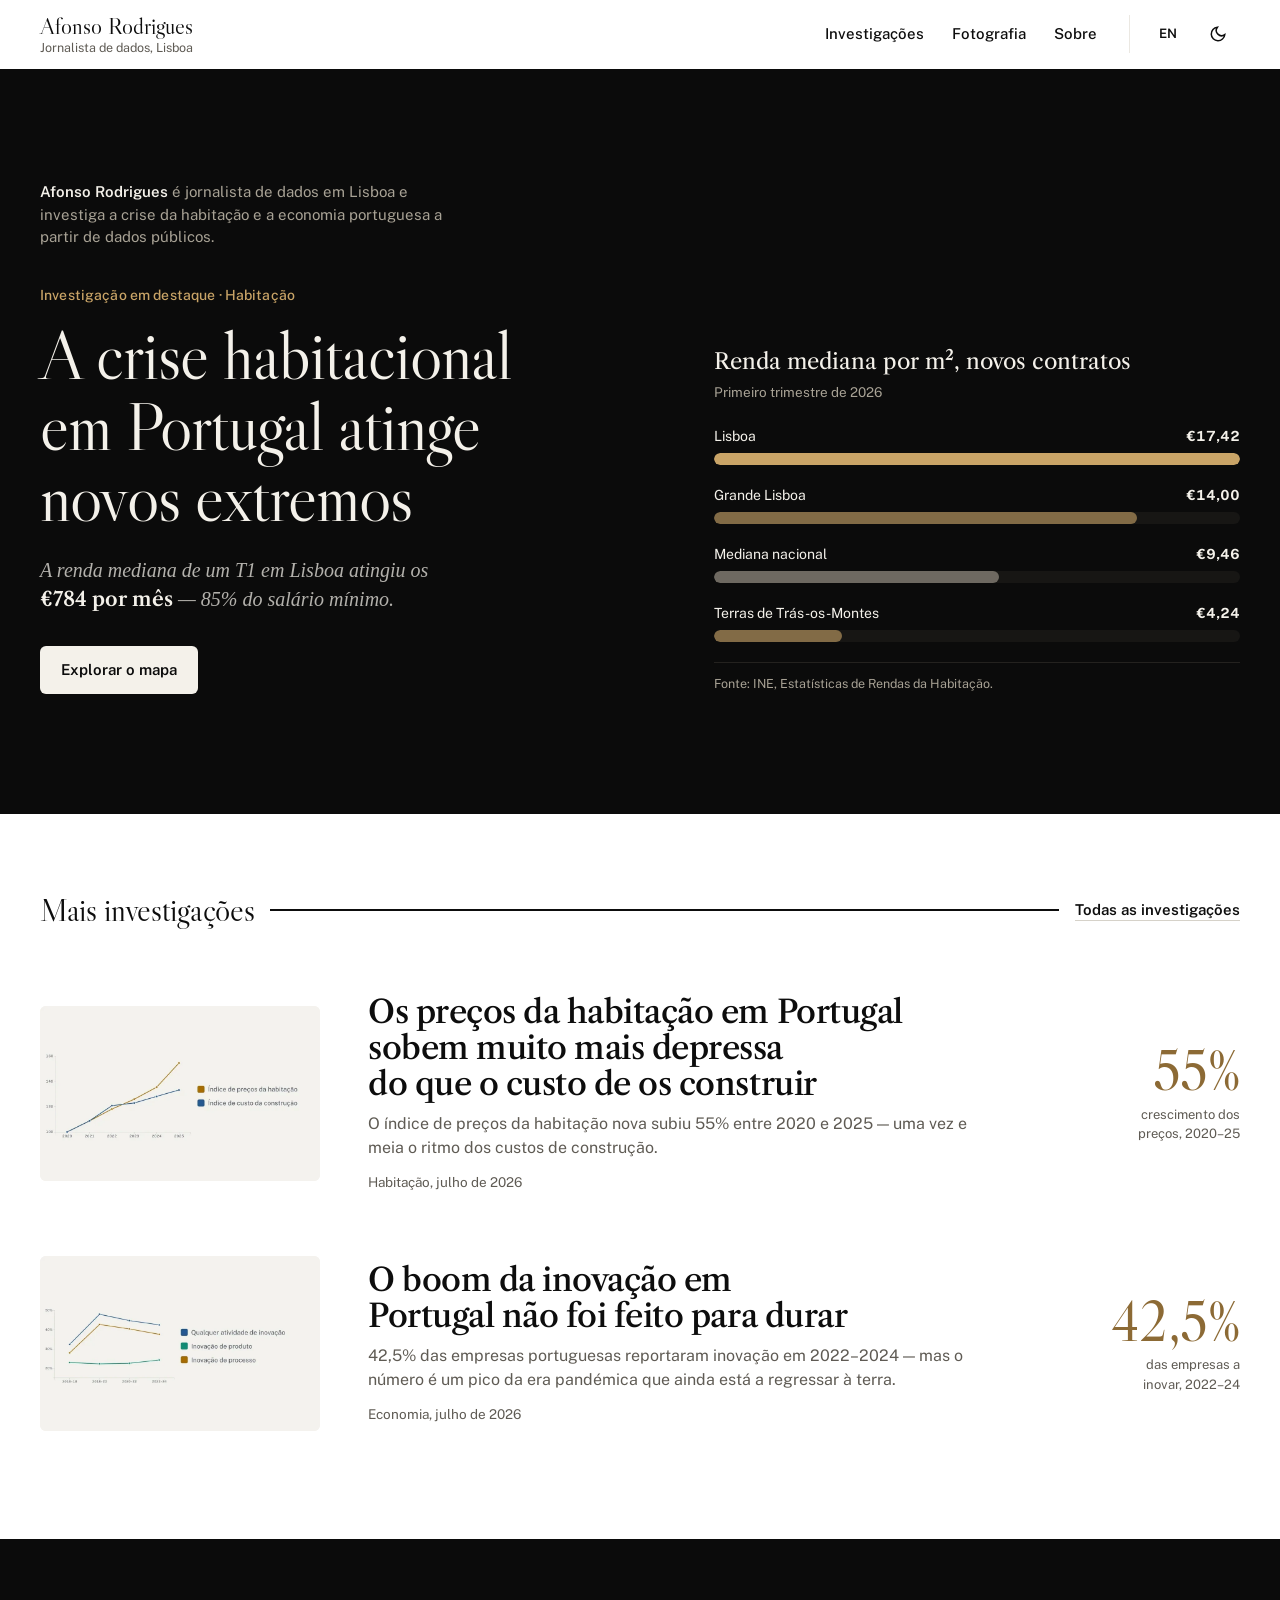
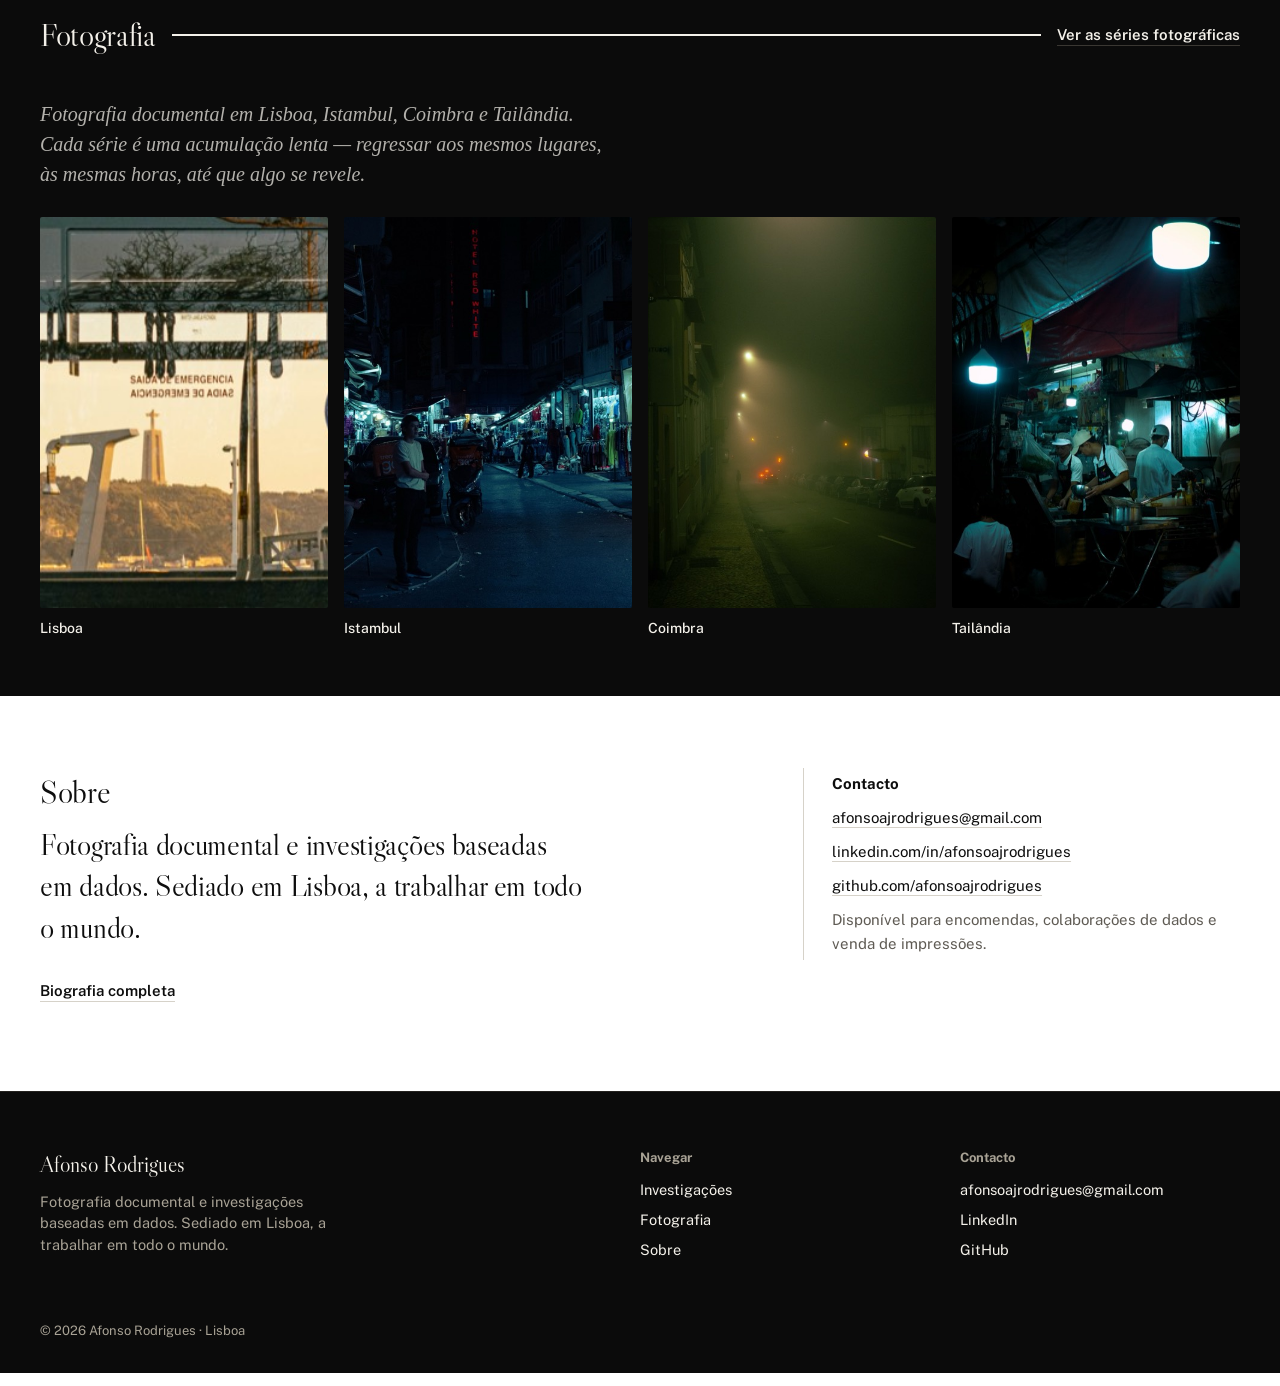
==== commit 561d66c7: "Final review fixes: mobile hero, portrait photo mosaic, chart axes and number formats, dark map top," ====
--- a/pt/index.html
+++ b/pt/index.html
@@ -68,8 +68,9 @@
   <section class="hero">
     <div class="lead-text">
       <p class="hero-intro"><strong>Afonso Rodrigues</strong> é jornalista de dados em Lisboa e investiga a crise da habitação e a economia portuguesa a partir de dados públicos.</p>
+      <p class="kicker">Investigação em destaque · Habitação</p>
       <h1 class="lead-title">A crise habitacional em Portugal atinge novos extremos</h1>
-      <p class="lead-dek">A renda mediana de um T1 em Lisboa atingiu os <strong>€784 por mês</strong> — 85% do salário mínimo.</p>
+      <p class="lead-dek">A renda mediana de um T1 em Lisboa atingiu os <strong>€784&nbsp;por&nbsp;mês</strong> — 85% do salário mínimo.</p>
       <div class="lead-actions">
         <a href="/pt/investigations/housing-crisis.html" class="btn btn-primary">Explorar o mapa</a>
       </div>
@@ -127,8 +128,6 @@
         <p class="about-lead">Fotografia documental e investigações baseadas em dados. Sediado em Lisboa, a trabalhar em todo o mundo.</p>
         <div class="about-actions">
           <a href="/pt/about.html" class="btn btn-outline">Biografia completa</a>
-          <a href="https://www.linkedin.com/in/afonsoajrodrigues/" target="_blank" rel="noopener" class="btn btn-outline">LinkedIn</a>
-          <a href="https://github.com/afonsoajrodrigues" target="_blank" rel="noopener" class="btn btn-outline">GitHub</a>
         </div>
       </div>
       <div class="contact-block">
--- a/style.css
+++ b/style.css
@@ -1,8 +1,9 @@
-/* Afonso Rodrigues — v4 "public record" theme.
-   Newsreader (reading serif) + Public Sans (UI, labels, chart text, tabular
-   figures). Cool paper, slate ink, one Atlantic-blue accent shared with the
-   maps. Class names used by js/*.js (databox-*, chart-figure, bar-*, map
-   tokens) are load-bearing — keep them. */
+/* Afonso Rodrigues — v4.6. White paper with black sections, ink UI, one brass
+   accent (--gold). Libre Caslon Display (headlines ≥28px) + Libre Caslon Text
+   (reading) + Public Sans (UI, chart text). Charts and maps keep their own
+   colours (--accent-fill green ramp, --data-*). Later "v4.x" layers at the end
+   of this file override the base rules above them. Class names used by
+   js/*.js (databox-*, chart-figure, bar-*, map tokens) are load-bearing. */
 
 :root {
   --paper: #ffffff;
@@ -31,13 +32,14 @@
 }
 
 :root[data-theme="dark"] {
-  --paper: #15140f;
-  --surface: #1c1a15;
+  --paper: #121212;
+  --surface: #181818;
   --ink: #ede8de;
   --muted: #a49d90;
-  --line: #3b372e;
-  --rule: #2a2721;
-  --card: #1f1d18;
+  --line: #3a3a3a;
+  --rule: #262626;
+  --card: #1b1b1b;
+  --map-top: #a9d4bd; /* bright end of the dark map ramp — stays green */
   --accent: var(--ink);
   --map-light: #4a6555;
   --accent-fill: #3d7f65; /* 3.5:1 on dark --card; white bar labels stay 4.7:1 */
@@ -581,7 +583,7 @@
 }
 
 /* UI elements nested inside serif .prose keep the UI face */
-.toggle-btn, .databox-btn, .databox-legend, .databox-tooltip, .chart-figure figcaption,
+.toggle-btn, .databox-btn, .databox-zoom-btn, .databox-legend, .databox-tooltip, .chart-figure figcaption,
 .map-figure figcaption, .stat-grid, .bar-list, .side-rail { font-family: var(--font-ui); }
 @media (max-width: 560px) {
   .stat-grid { grid-template-columns: repeat(3, 1fr); gap: 8px; }
@@ -925,3 +927,69 @@
 @media (max-width: 900px) { .inv-row { grid-template-columns: 220px minmax(0, 1fr); gap: 28px; } .inv-row .inv-figure { grid-column: 2; } }
 @media (max-width: 720px) { .inv-row { grid-template-columns: 1fr; gap: 14px; } .inv-row .inv-figure { grid-column: auto; } }
 .about-text p.muted-text { letter-spacing: 0 !important; }
+
+/* v4.7: final review fixes */
+@media (max-width: 720px) {
+  .hero { padding: 48px var(--gutter) 64px; gap: 48px; }
+  .header-controls { top: 2px; }
+}
+[id^="chart-"]:has(svg) { min-height: 0; }
+.prose .credits-heading, .prose .article-sources-label { margin: 0 0 8px; }
+.prose .credits-row { max-width: none; margin-bottom: 0; }
+#build-cost-map-app .databox-frame { padding: 0; overflow: hidden; }
+#rent-map-app .databox-frame svg { max-height: min(78vh, 720px); }
+.article-layout:not(.article-layout--notoc) .side-rail { grid-column: 2; }
+.article-layout--notoc .side-rail { max-width: 860px; margin: 0 auto; width: 100%; }
+@media (max-width: 900px) { .article-layout:not(.article-layout--notoc) .side-rail { grid-column: auto; } }
+.toggle-btn[data-toggle-btn] { color: var(--muted); }
+.toggle-btn[data-toggle-btn].is-active { background: transparent; color: var(--ink); }
+.toggle-btn[data-toggle-btn]::before { content: ""; display: inline-block; width: 12px; height: 12px; margin-right: 8px; vertical-align: -1px; border: 1.5px solid currentColor; border-radius: 2px; }
+.toggle-btn[data-toggle-btn].is-active::before { background: var(--ink); box-shadow: inset 0 0 0 2px var(--card); }
+.contact-desc { margin-top: 8px; }
+.contact-grid { row-gap: 28px; }
+.notfound .btn-outline { padding: 0; border: none; background: none; font-weight: 600; text-decoration: underline; text-decoration-color: var(--line); text-underline-offset: 5px; }
+@media (min-width: 901px) {
+  .contact-grid { grid-template-columns: repeat(6, minmax(0, 1fr)); }
+  .contact-item { grid-column: span 2; }
+  .contact-grid > .contact-item:first-child { grid-column: 1 / -1; }
+  /* rows of three after the lead frame: stretch a lone or paired last row */
+  .contact-item:last-child:nth-child(3n+2) { grid-column: 1 / -1; }
+  .contact-item:last-child:nth-child(3n+2) .contact-img-wrap { aspect-ratio: 16 / 9; }
+  .contact-item:last-child:nth-child(3n), .contact-item:nth-last-child(2):nth-child(3n+2) { grid-column: span 3; }
+}
+@media (max-width: 560px) {
+  .contact-grid > .contact-item:first-child .contact-img-wrap { aspect-ratio: 4 / 3; }
+  .databox-frame .country-label { font-size: 24px; stroke-width: 5px; }
+  .databox-zoom-controls { flex-direction: row; }
+}
+
+/* v4.7 photography mosaic: most frames are portrait, so tiles are 4:5 and each
+   group opens with a large 2×2 lead (two frames stacked beside it), then rows
+   of three. Lone/paired last rows stretch so no black holes are left. */
+.contact-img-wrap { aspect-ratio: 4 / 5; }
+.contact-grid > .contact-item:first-child .contact-img-wrap { aspect-ratio: 4 / 5; }
+@media (min-width: 901px) {
+  .contact-grid { grid-template-columns: repeat(6, minmax(0, 1fr)); grid-auto-flow: row dense; }
+  .contact-item, .contact-item:last-child:nth-child(3n+2), .contact-item:last-child:nth-child(3n),
+  .contact-item:nth-last-child(2):nth-child(3n+2) { grid-column: span 2; }
+  .contact-grid > .contact-item:first-child { grid-column: span 4; grid-row: span 2; display: flex; flex-direction: column; }
+  .contact-grid > .contact-item:first-child .contact-img-wrap { aspect-ratio: auto; flex: 1; min-height: 0; }
+  .contact-item:last-child:nth-child(3n+2) .contact-img-wrap { aspect-ratio: 4 / 5; }
+  .contact-grid > .contact-item:nth-child(n+4):last-child:nth-child(3n+1) { grid-column: 1 / -1; }
+  .contact-grid > .contact-item:nth-child(n+4):last-child:nth-child(3n+1) .contact-img-wrap { aspect-ratio: 16 / 9; }
+  .contact-grid > .contact-item:nth-child(n+4):last-child:nth-child(3n+2),
+  .contact-grid > .contact-item:nth-child(n+4):nth-last-child(2):nth-child(3n+1) { grid-column: span 3; }
+  .contact-grid > .contact-item:nth-child(n+4):last-child:nth-child(3n+2) .contact-img-wrap,
+  .contact-grid > .contact-item:nth-child(n+4):nth-last-child(2):nth-child(3n+1) .contact-img-wrap { aspect-ratio: 4 / 3; }
+}
+@media (max-width: 900px) {
+  .contact-grid > .contact-item:first-child { grid-column: 1 / -1; }
+  .contact-grid > .contact-item:first-child .contact-img-wrap { aspect-ratio: 4 / 3; }
+}
+@media (max-width: 560px) {
+  .contact-grid > .contact-item:first-child .contact-img-wrap { aspect-ratio: 4 / 5; }
+}
+@media (min-width: 901px) {
+  .contact-grid > .contact-item:first-child .contact-img-wrap { position: relative; }
+  .contact-grid > .contact-item:first-child .contact-img-wrap img { position: absolute; inset: 0; }
+}
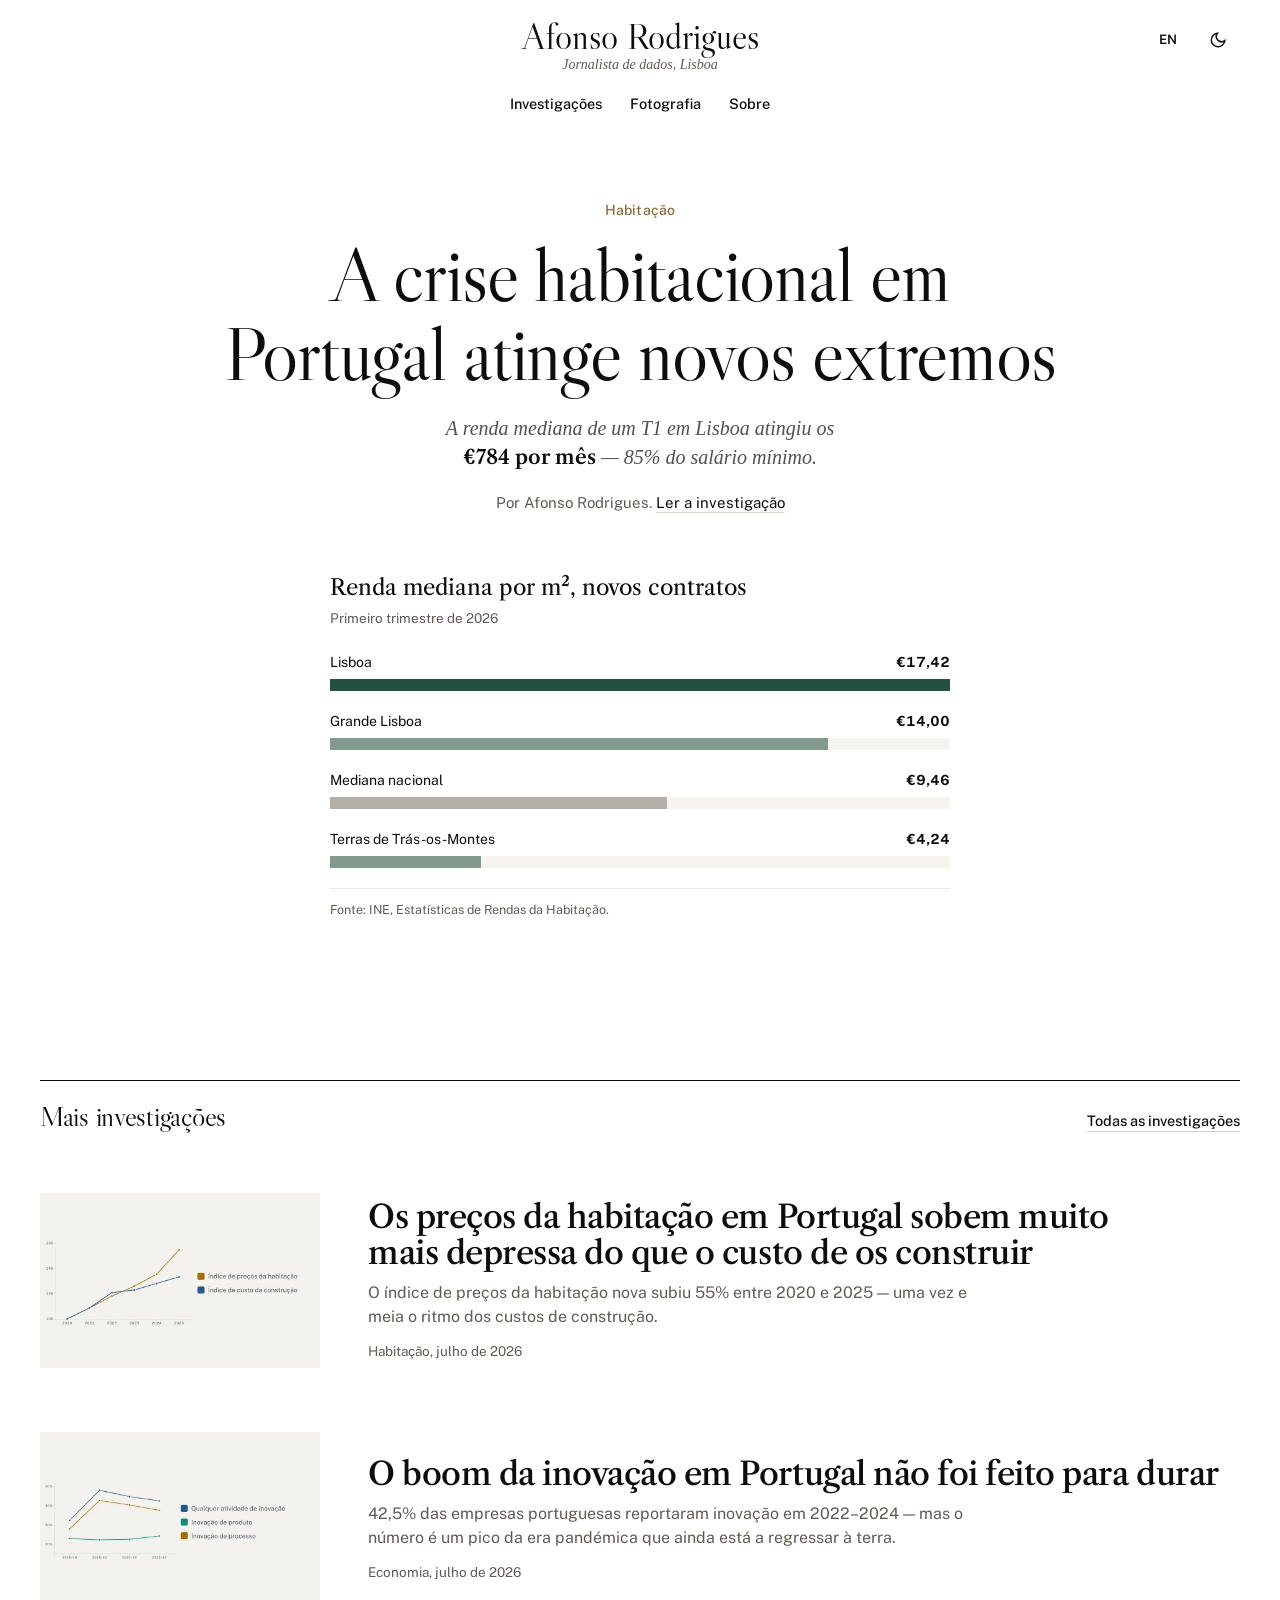
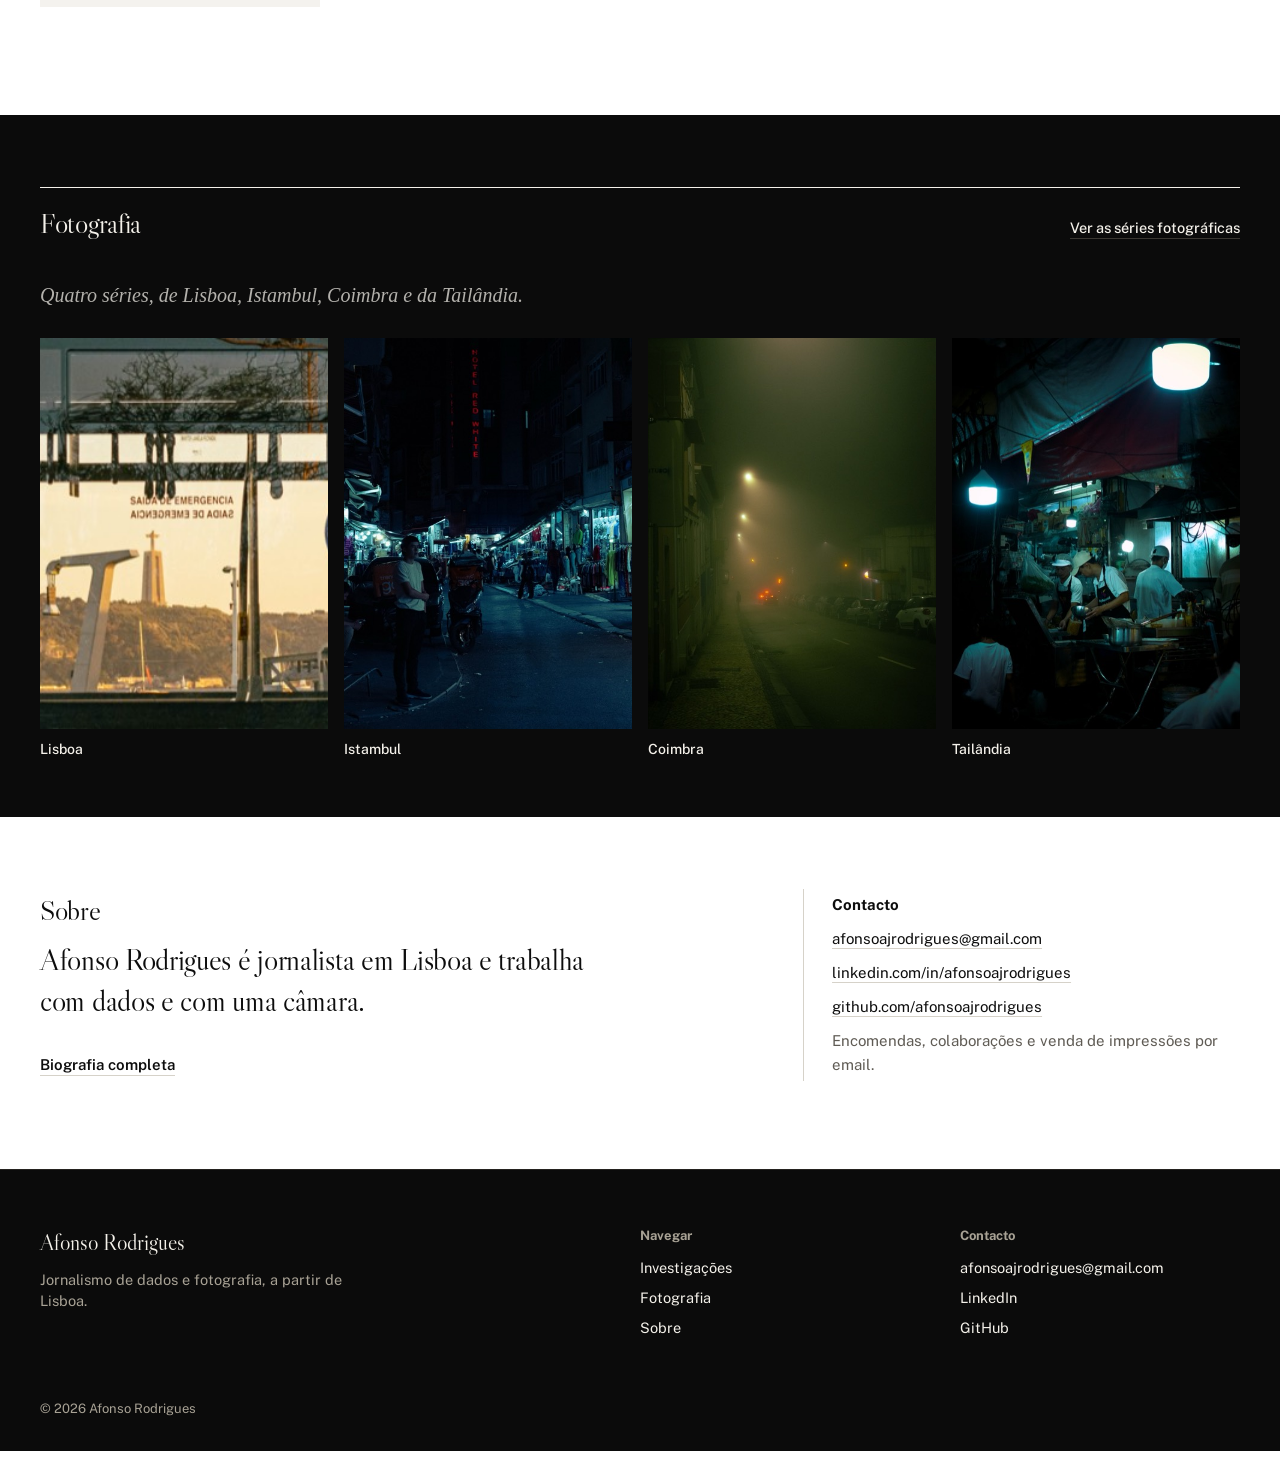
==== commit b3d40e99: "New Yorker pass: centred masthead, white front page with one lead, bylines, end mark, plainer copy" ====
--- a/pt/index.html
+++ b/pt/index.html
@@ -67,13 +67,10 @@
 
   <section class="hero">
     <div class="lead-text">
-      <p class="hero-intro"><strong>Afonso Rodrigues</strong> é jornalista de dados em Lisboa e investiga a crise da habitação e a economia portuguesa a partir de dados públicos.</p>
-      <p class="kicker">Investigação em destaque · Habitação</p>
-      <h1 class="lead-title">A crise habitacional em Portugal atinge novos extremos</h1>
+      <p class="kicker">Habitação</p>
+      <h1 class="lead-title"><a href="/pt/investigations/housing-crisis.html">A crise habitacional em Portugal atinge novos extremos</a></h1>
       <p class="lead-dek">A renda mediana de um T1 em Lisboa atingiu os <strong>€784&nbsp;por&nbsp;mês</strong> — 85% do salário mínimo.</p>
-      <div class="lead-actions">
-        <a href="/pt/investigations/housing-crisis.html" class="btn btn-primary">Explorar o mapa</a>
-      </div>
+      <p class="lead-byline">Por Afonso Rodrigues. <a href="/pt/investigations/housing-crisis.html">Ler a investigação</a></p>
     </div>
     <figure class="hero-chart" role="img" aria-label="Gráfico de barras: renda mediana por metro quadrado nos novos contratos, primeiro trimestre de 2026. Lisboa €17,42, Grande Lisboa €14,00, mediana nacional €9,46, Terras de Trás-os-Montes €4,24.">
       <p class="hero-chart-title" aria-hidden="true">Renda mediana por m², novos contratos</p>
@@ -97,12 +94,10 @@
       <li><a class="inv-row" href="/pt/investigations/house-prices-vs-construction-costs.html">
         <div class="inv-thumb"><img class="thumb-light" src="/images/thumbs/house-prices-vs-construction-costs-pt-light.webp" width="900" height="562" alt="" loading="lazy" decoding="async"><img class="thumb-dark" src="/images/thumbs/house-prices-vs-construction-costs-pt-dark.webp" width="900" height="562" alt="" loading="lazy" decoding="async"></div>
         <div><h3>Os preços da habitação em Portugal sobem muito mais depressa do que o custo de os construir</h3><p>O índice de preços da habitação nova subiu 55% entre 2020 e 2025 — uma vez e meia o ritmo dos custos de construção.</p><p class="inv-meta">Habitação, julho de 2026</p></div>
-        <div class="inv-figure"><b>55%</b><span>crescimento dos preços, 2020–25</span></div>
       </a></li>
       <li><a class="inv-row" href="/pt/investigations/innovation-boom.html">
         <div class="inv-thumb"><img class="thumb-light" src="/images/thumbs/innovation-boom-pt-light.webp" width="900" height="562" alt="" loading="lazy" decoding="async"><img class="thumb-dark" src="/images/thumbs/innovation-boom-pt-dark.webp" width="900" height="562" alt="" loading="lazy" decoding="async"></div>
         <div><h3>O boom da inovação em Portugal não foi feito para durar</h3><p>42,5% das empresas portuguesas reportaram inovação em 2022–2024 — mas o número é um pico da era pandémica que ainda está a regressar à terra.</p><p class="inv-meta">Economia, julho de 2026</p></div>
-        <div class="inv-figure"><b>42,5%</b><span>das empresas a inovar, 2022–24</span></div>
       </a></li>
     </ul>
   </section>
@@ -112,7 +107,7 @@
       <h2 class="section-label" id="photo-h">Fotografia</h2>
       <a href="/pt/photography.html">Ver as séries fotográficas</a>
     </div>
-    <p class="page-dek" style="margin-top:0;">Fotografia documental em Lisboa, Istambul, Coimbra e Tailândia. Cada série é uma acumulação lenta — regressar aos mesmos lugares, às mesmas horas, até que algo se revele.</p>
+    <p class="page-dek">Quatro séries, de Lisboa, Istambul, Coimbra e da Tailândia.</p>
     <div class="photo-strip">
       <a href="/pt/photography.html#lisboa"><img src="/images/Lisbon/IMG_7823-480w.jpg" srcset="/images/Lisbon/IMG_7823-480w.jpg 480w, /images/Lisbon/IMG_7823-900w.jpg 900w" sizes="(max-width:900px) 50vw, 25vw" alt="Reflexo do Cristo Rei na janela de um elétrico ao pôr do sol, Lisboa" style="object-position:42% 50%;" loading="lazy" decoding="async"><span>Lisboa</span></a>
       <a href="/pt/photography.html#istambul"><img src="/images/Istambul/IMG_7965-480w.jpg" srcset="/images/Istambul/IMG_7965-480w.jpg 480w, /images/Istambul/IMG_7965-900w.jpg 900w" sizes="(max-width:900px) 50vw, 25vw" alt="Rua de mercado noturno com um letreiro de hotel em néon, Istambul" style="object-position:45% 50%;" loading="lazy" decoding="async"><span>Istambul</span></a>
@@ -125,7 +120,7 @@
     <div class="about-grid">
       <div class="about-text">
         <h2 class="section-label" id="about-h">Sobre</h2>
-        <p class="about-lead">Fotografia documental e investigações baseadas em dados. Sediado em Lisboa, a trabalhar em todo o mundo.</p>
+        <p class="about-lead">Afonso Rodrigues é jornalista em Lisboa e trabalha com dados e com uma câmara.</p>
         <div class="about-actions">
           <a href="/pt/about.html" class="btn btn-outline">Biografia completa</a>
         </div>
@@ -135,7 +130,7 @@
         <p><a href="mailto:afonsoajrodrigues@gmail.com" class="link-underline">afonsoajrodrigues@gmail.com</a></p>
         <p><a href="https://www.linkedin.com/in/afonsoajrodrigues/" target="_blank" rel="noopener" class="link-underline">linkedin.com/in/afonsoajrodrigues</a></p>
         <p><a href="https://github.com/afonsoajrodrigues" target="_blank" rel="noopener" class="link-underline">github.com/afonsoajrodrigues</a></p>
-        <p class="muted-text">Disponível para encomendas, colaborações de dados e venda de impressões.</p>
+        <p class="muted-text">Encomendas, colaborações e venda de impressões por email.</p>
       </div>
     </div>
   </section>
@@ -146,7 +141,7 @@
   <div class="footer-grid">
     <div class="footer-brand">
       <span class="footer-wordmark">Afonso Rodrigues</span>
-      <span class="footer-blurb">Fotografia documental e investigações baseadas em dados. Sediado em Lisboa, a trabalhar em todo o mundo.</span>
+      <span class="footer-blurb">Jornalismo de dados e fotografia, a partir de Lisboa.</span>
     </div>
     <div class="footer-col">
       <span class="footer-heading">Navegar</span>
@@ -161,7 +156,7 @@
       <a href="https://github.com/afonsoajrodrigues" target="_blank" rel="noopener">GitHub</a>
     </div>
   </div>
-  <p class="footer-legal">© 2026 Afonso Rodrigues · Lisboa</p>
+  <p class="footer-legal">© 2026 Afonso Rodrigues</p>
 </footer>
 
 <script src="/js/chrome.js"></script>
--- a/style.css
+++ b/style.css
@@ -993,3 +993,87 @@
   .contact-grid > .contact-item:first-child .contact-img-wrap { position: relative; }
   .contact-grid > .contact-item:first-child .contact-img-wrap img { position: absolute; inset: 0; }
 }
+
+/* ---------- v5: New Yorker restraint (22/11/2026) ----------
+   Less template, more magazine: a centred masthead, a white front page led by
+   one headline, bylines instead of label/value meta, no big gold numbers,
+   square corners, text tabs instead of pill toggles, an end mark. */
+:root { --radius: 2px; }
+
+/* Masthead: name centred, sections beneath it, controls tucked right */
+@media (min-width: 721px) {
+  .header-inner { display: grid; grid-template-columns: 1fr auto 1fr; align-items: center; padding-top: 18px; min-height: 0; }
+  .header-left { grid-column: 2; flex-direction: column; align-items: center; gap: 6px; flex: none; }
+  .wordmark-block { align-items: center; text-align: center; }
+  .wordmark { font-family: var(--font-headline); font-size: 36px; line-height: 1.05; }
+  .wordmark-tag { font-family: var(--font-display); font-style: italic; font-size: 14px; }
+  .main-nav { margin: 4px 0 0; padding: 0; border: none; gap: 28px; font-size: 14.5px; }
+  .main-nav a { padding: 10px 0 12px; }
+  .header-controls { grid-column: 3; justify-self: end; align-self: start; }
+  .site-header .wordmark, .site-header .wordmark-tag { transition: font-size .2s; }
+  .site-header.is-scrolled .wordmark { font-size: 26px; }
+  .site-header.is-scrolled .wordmark-tag { display: none; }
+}
+
+/* Front page: white, one centred lead, the chart beneath it like an illustration */
+:root .hero.hero.hero {
+  --paper: inherit; --surface: inherit; --ink: inherit; --muted: inherit; --line: inherit;
+  --rule: inherit; --card: inherit; --gold: inherit; --accent: inherit;
+  display: block; text-align: center; padding: 72px var(--gutter) 88px;
+}
+@media (max-width: 720px) { :root .hero.hero.hero { padding: 40px var(--gutter) 56px; } .hero .hero-chart { margin-top: 40px; } }
+.hero .lead-text { max-width: 900px; margin: 0 auto; }
+.lead-title { font-size: clamp(40px, 6vw, 76px); margin-bottom: 20px; text-wrap: balance; }
+.lead-title a { color: inherit; }
+.lead-title a:hover { text-decoration-thickness: 2px; text-underline-offset: 8px; }
+.hero .lead-dek { margin: 0 auto 20px; max-width: 42ch; }
+.lead-byline { font-size: 15px; margin: 0; color: var(--muted); }
+.lead-byline a { color: var(--ink); text-decoration: underline; text-decoration-color: var(--line); text-underline-offset: 4px; }
+.hero .hero-chart { max-width: 620px; margin: 56px auto 0; text-align: left; }
+.hbar-track { border-radius: 0; background: var(--card); }
+.hbar-fill, .hbar--top .hbar-fill { border-radius: 0; background: var(--accent-fill); }
+.hbar .hbar-fill { opacity: .55; }
+.hbar--top .hbar-fill { opacity: 1; }
+.hbar--ref .hbar-fill { background: var(--muted); opacity: .45; }
+
+/* Section heads: a rule above, title left, quiet link right */
+.section-head { border-top: 1px solid var(--ink); padding-top: 14px; margin-bottom: 36px; align-items: baseline; }
+.section-head::after { display: none; }
+.section-head a { margin-left: auto; font-weight: 500; font-size: 14.5px; }
+.section-label { font-size: 28px; }
+
+/* Story lists: picture, headline, dek, byline. No key-figure column. */
+@media (min-width: 901px) { .inv-row { grid-template-columns: 280px minmax(0, 1fr); } }
+.inv-thumb, .card-image, .inv-thumb img, .card-image img { border-radius: 0; }
+.photo-strip img, .contact-img-wrap { border-radius: 0; }
+
+/* Buttons become links */
+.btn-outline { padding: 0; border: none; background: none; font-weight: 600; text-decoration: underline; text-decoration-color: var(--line); text-underline-offset: 5px; }
+.btn-outline:hover { background: none; text-decoration-color: currentColor; }
+
+/* Article: centred header with a byline, like a magazine opener */
+.article-header { padding-top: 56px; }
+.article-header-grid, article:has(.toc) .article-header-grid { max-width: 900px; margin: 0 auto; text-align: center; justify-items: center; }
+.article-title { text-wrap: balance; }
+.article-dek { margin-inline: auto; max-width: 44ch; }
+.meta-list { display: block; }
+.meta-list li { display: block; padding: 0; }
+.meta-list li > .muted-text, .meta-list li:nth-child(n+3) { display: none; }
+.meta-list li:first-child { font-size: 15px; font-weight: 600; }
+.meta-list li:first-child > span:last-child::before { content: "By "; font-weight: 400; color: var(--muted); }
+:lang(pt) .meta-list li:first-child > span:last-child::before { content: "Por "; }
+.meta-list li:nth-child(2) { font-size: 14px; color: var(--muted); margin-top: 4px; }
+.meta-list li:nth-child(2) > span:last-child { font-weight: 400; }
+.stat-value--sm { color: var(--ink); }
+.stat-grid > div { border-top-width: 1px; }
+.prose > p:has(+ .credits-box)::after, .prose > p:has(+ .article-sources)::after {
+  content: "\00a0\25A0"; font-size: .7em; vertical-align: .1em; color: var(--ink);
+}
+
+/* Charts sit on the page, not in panels; switches are text tabs */
+.databox-frame { background: transparent; border-radius: 0; }
+.toggle-group, .databox-toolbar { background: none; padding: 0; border-radius: 0; gap: 24px; }
+.toggle-btn:not([data-toggle-btn]), .databox-btn {
+  background: none; border-radius: 0; padding: 8px 0; border-bottom: 2px solid transparent; color: var(--muted);
+}
+.toggle-btn:not([data-toggle-btn]).is-active, .databox-btn.is-active { background: none; color: var(--ink); border-bottom-color: var(--ink); }
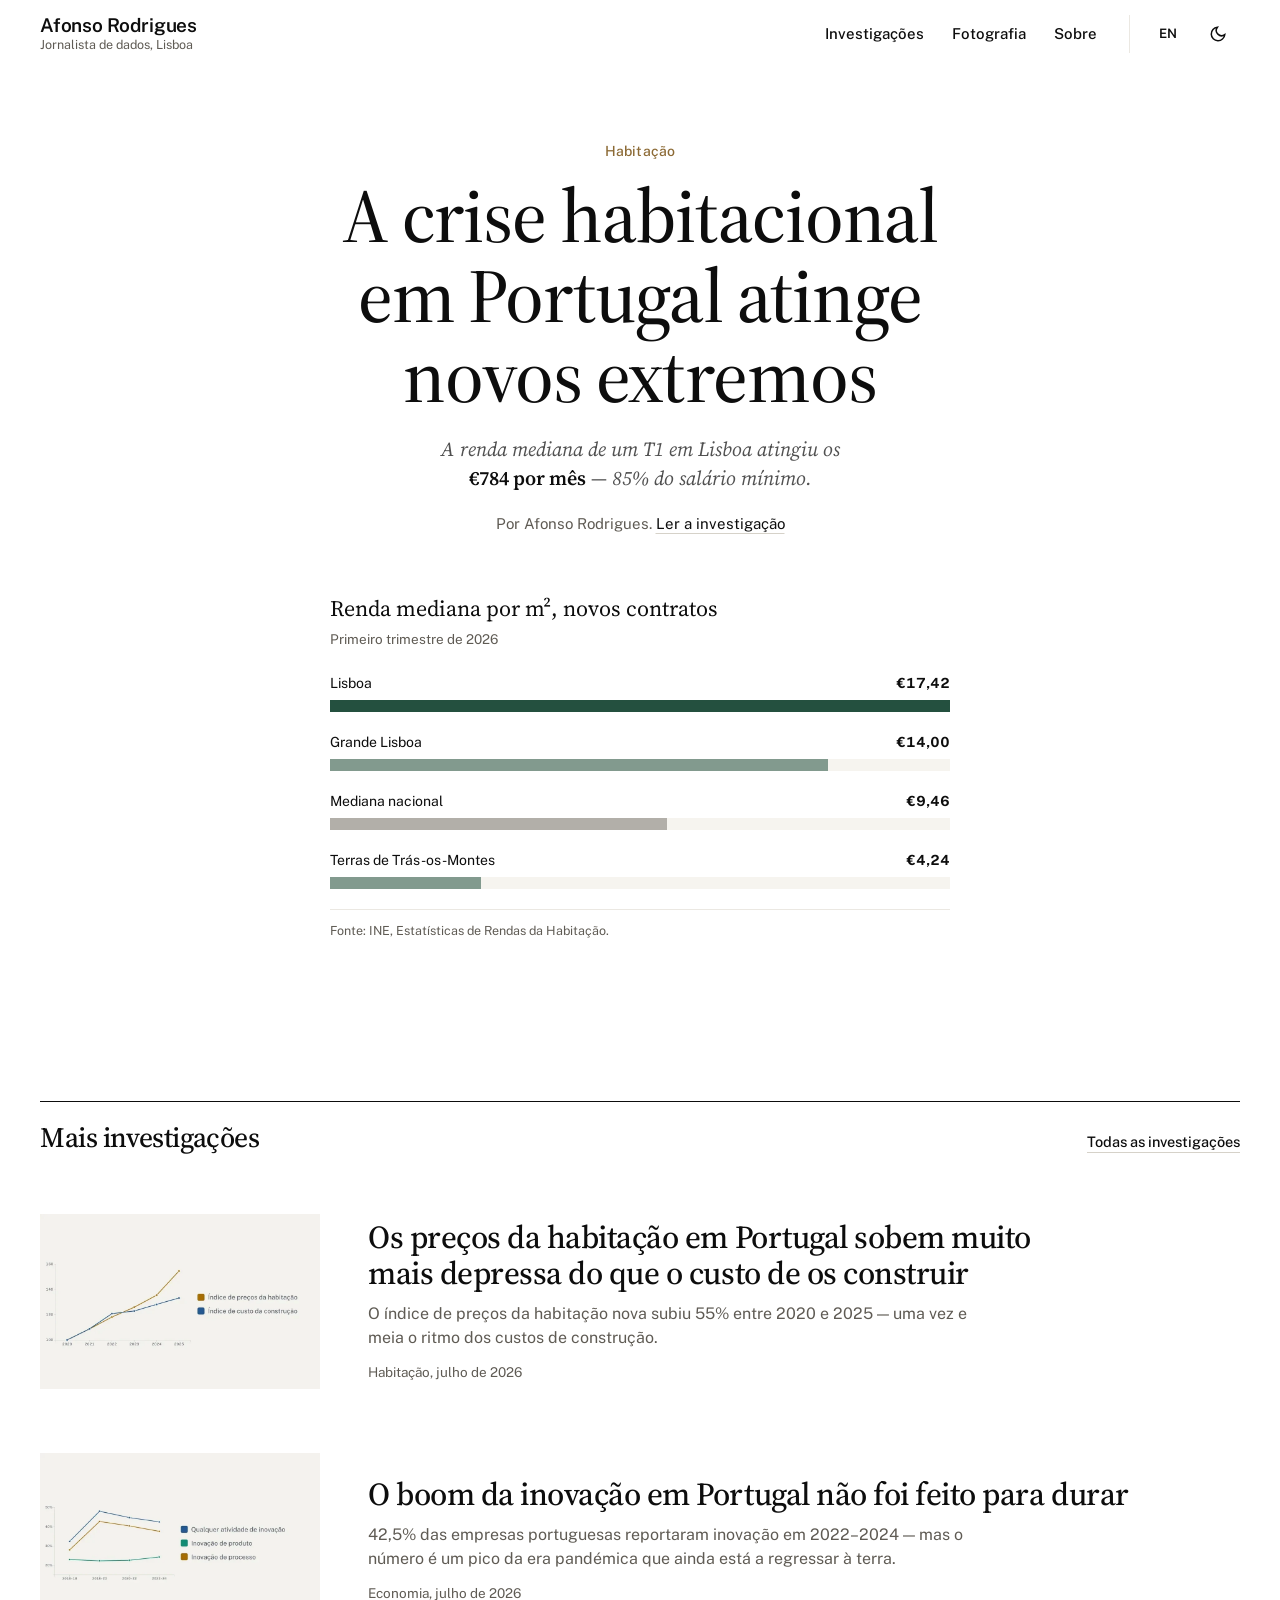
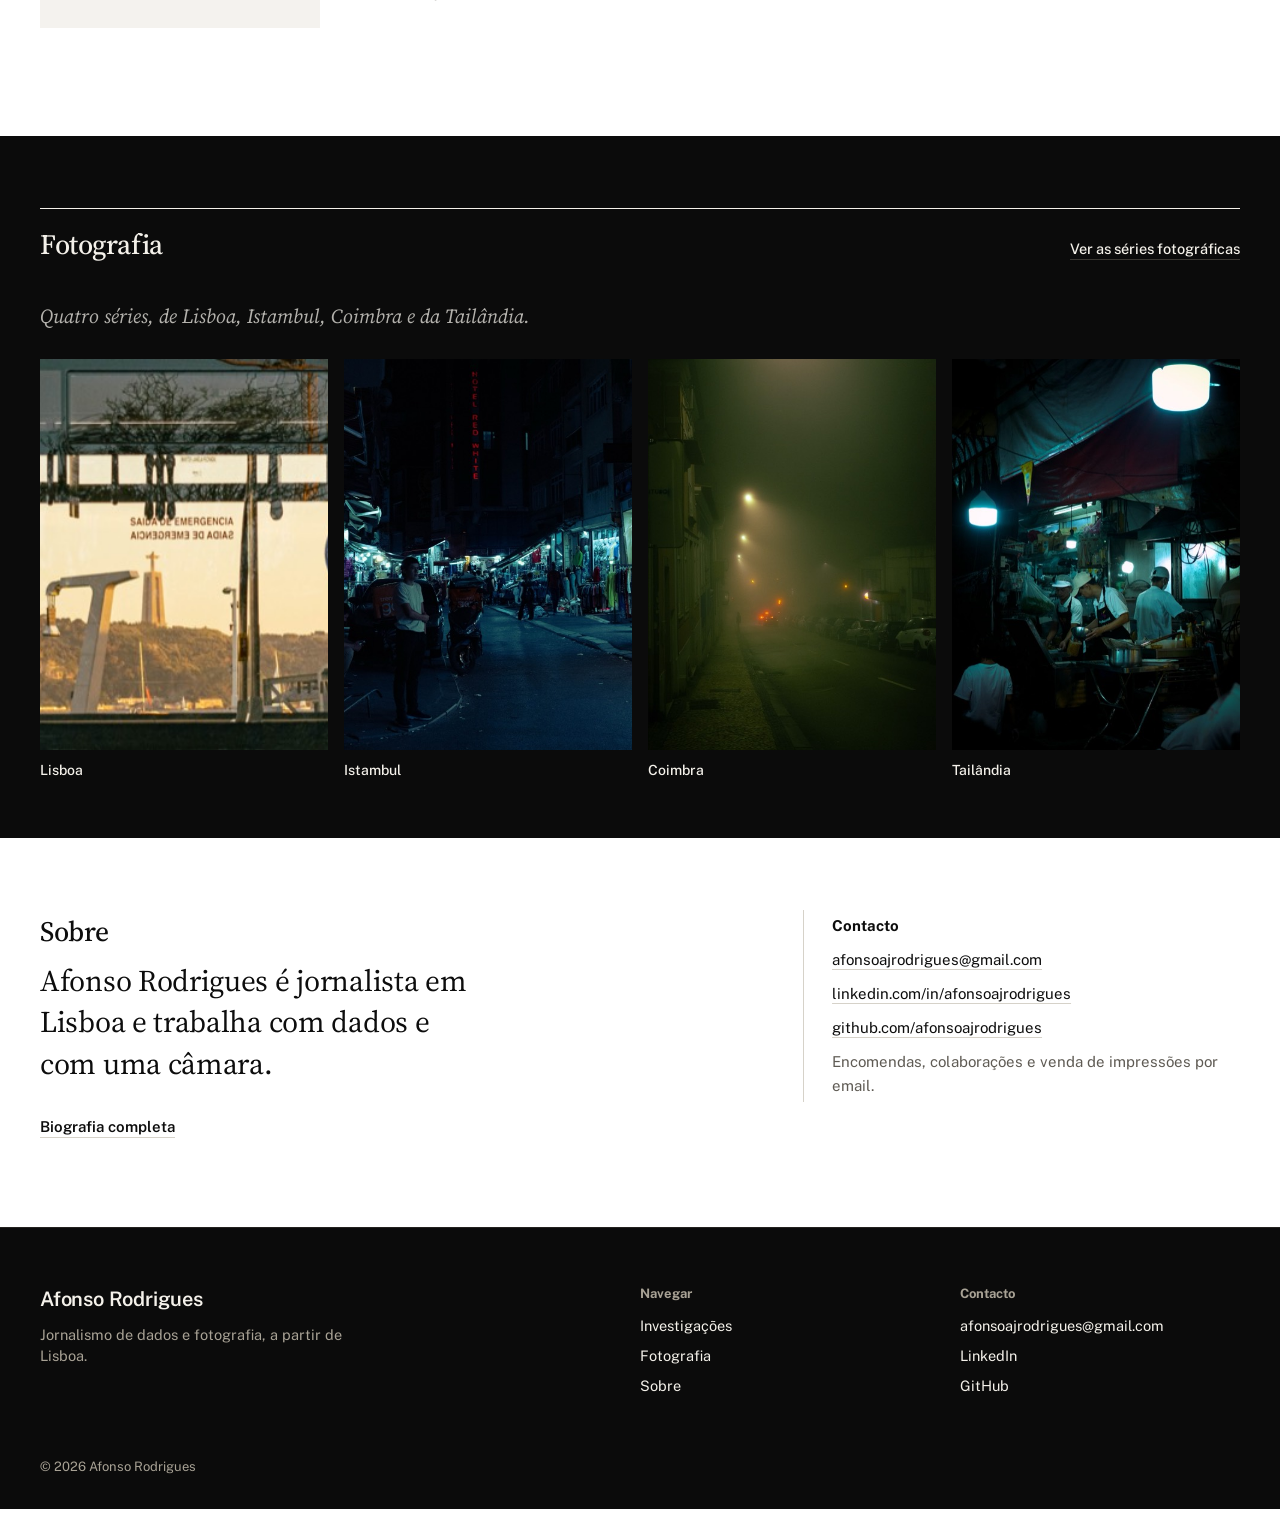
==== commit b2e0c697: "Name back on the left, Source Serif 4 instead of Caslon, small a11y fixes, new favicon - Masthead: d" ====
--- a/pt/index.html
+++ b/pt/index.html
@@ -24,7 +24,7 @@
   <meta name="twitter:image" content="https://afonsoajrodrigues.com/images/Lisbon/IMG_7823.JPG">
   <link rel="preconnect" href="https://fonts.googleapis.com">
   <link rel="preconnect" href="https://fonts.gstatic.com" crossorigin>
-  <link href="https://fonts.googleapis.com/css2?family=Libre+Caslon+Display&family=Libre+Caslon+Text:ital,wght@0,400;0,700;1,400&family=Public+Sans:wght@400..700&display=swap" rel="stylesheet">
+  <link href="https://fonts.googleapis.com/css2?family=Source+Serif+4:ital,opsz,wght@0,8..60,400..700;1,8..60,400..700&family=Public+Sans:wght@400..700&display=swap" rel="stylesheet">
   <link rel="icon" href="/favicon.svg" type="image/svg+xml">
   <link rel="icon" href="/favicon-32.png" sizes="32x32" type="image/png">
   <link rel="apple-touch-icon" href="/apple-touch-icon.png">
--- a/style.css
+++ b/style.css
@@ -22,8 +22,8 @@
   --data-2: #0f8c73;
   --data-3: #a66d00;
   --fs: 1;
-  --font-display: 'Libre Caslon Text', 'Iowan Old Style', Georgia, serif;
-  --font-headline: 'Libre Caslon Display', 'Libre Caslon Text', Georgia, serif;
+  --font-display: 'Source Serif 4', 'Iowan Old Style', Georgia, serif;
+  --font-headline: 'Source Serif 4', Georgia, serif;
   --font-ui: 'Public Sans', system-ui, -apple-system, 'Segoe UI', sans-serif;
   --font-mono: var(--font-ui); /* legacy alias — inline styles & chart CSS still reference it */
   --gutter: max(20px, calc((100% - 1200px) / 2));
@@ -1000,21 +1000,6 @@
    square corners, text tabs instead of pill toggles, an end mark. */
 :root { --radius: 2px; }
 
-/* Masthead: name centred, sections beneath it, controls tucked right */
-@media (min-width: 721px) {
-  .header-inner { display: grid; grid-template-columns: 1fr auto 1fr; align-items: center; padding-top: 18px; min-height: 0; }
-  .header-left { grid-column: 2; flex-direction: column; align-items: center; gap: 6px; flex: none; }
-  .wordmark-block { align-items: center; text-align: center; }
-  .wordmark { font-family: var(--font-headline); font-size: 36px; line-height: 1.05; }
-  .wordmark-tag { font-family: var(--font-display); font-style: italic; font-size: 14px; }
-  .main-nav { margin: 4px 0 0; padding: 0; border: none; gap: 28px; font-size: 14.5px; }
-  .main-nav a { padding: 10px 0 12px; }
-  .header-controls { grid-column: 3; justify-self: end; align-self: start; }
-  .site-header .wordmark, .site-header .wordmark-tag { transition: font-size .2s; }
-  .site-header.is-scrolled .wordmark { font-size: 26px; }
-  .site-header.is-scrolled .wordmark-tag { display: none; }
-}
-
 /* Front page: white, one centred lead, the chart beneath it like an illustration */
 :root .hero.hero.hero {
   --paper: inherit; --surface: inherit; --ink: inherit; --muted: inherit; --line: inherit;
@@ -1077,3 +1062,13 @@
   background: none; border-radius: 0; padding: 8px 0; border-bottom: 2px solid transparent; color: var(--muted);
 }
 .toggle-btn:not([data-toggle-btn]).is-active, .databox-btn.is-active { background: none; color: var(--ink); border-bottom-color: var(--ink); }
+
+/* a11y pass (27/11/2026): no visual redesign, only legibility fixes */
+.lightbox-count { color: rgba(255,255,255,.7); } /* was .45 — under 4.5:1 on the dark viewer */
+.muted-text a, a.accent-text { text-decoration: underline; text-underline-offset: 3px; } /* links in grey text were colour-only */
+
+/* 27/11/2026: masthead back to name-left / nav-right; name in the UI sans, not Caslon */
+.wordmark, .footer-wordmark { font-family: var(--font-ui); font-weight: 600; letter-spacing: -0.01em; }
+.wordmark { font-size: 19px; }
+.footer-wordmark { font-size: 20px; }
+.lead-title, .article-title, .prose h2, .section-label, .related-heading { font-weight: 500; letter-spacing: -0.015em; }
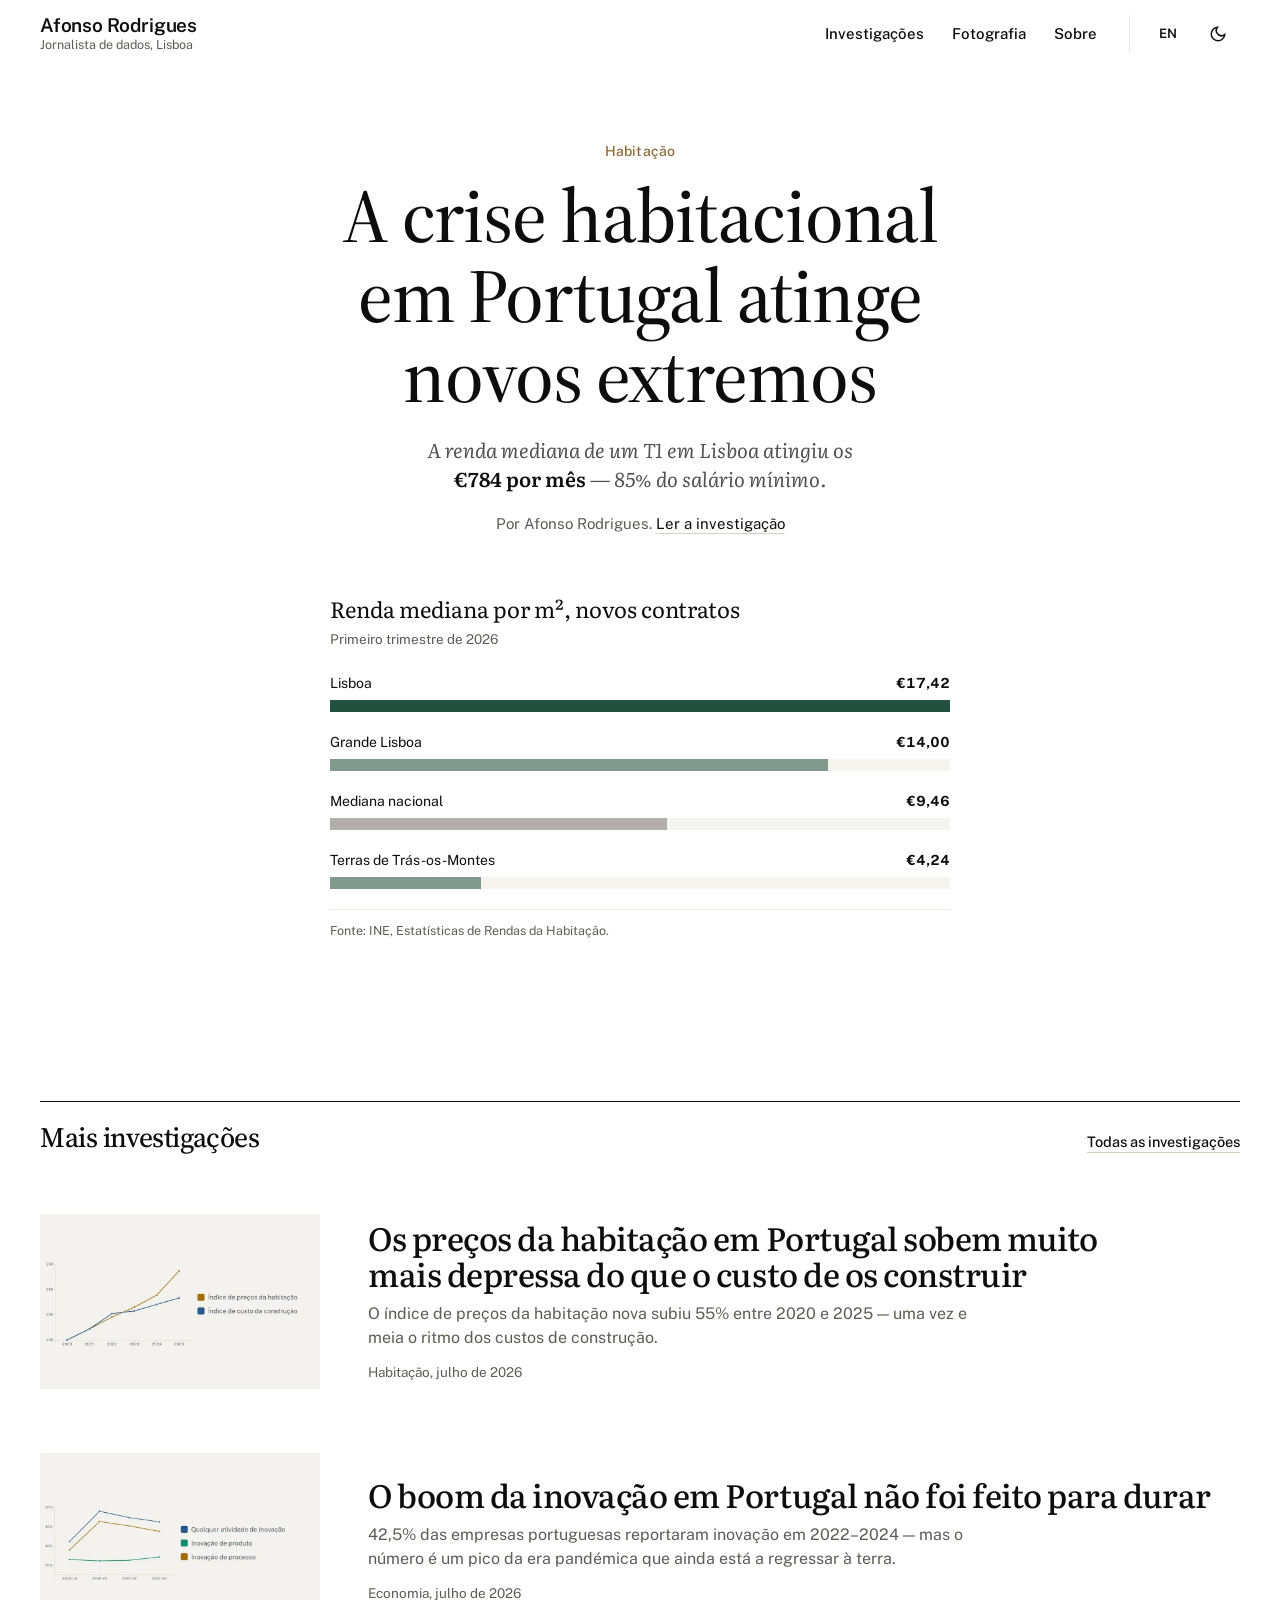
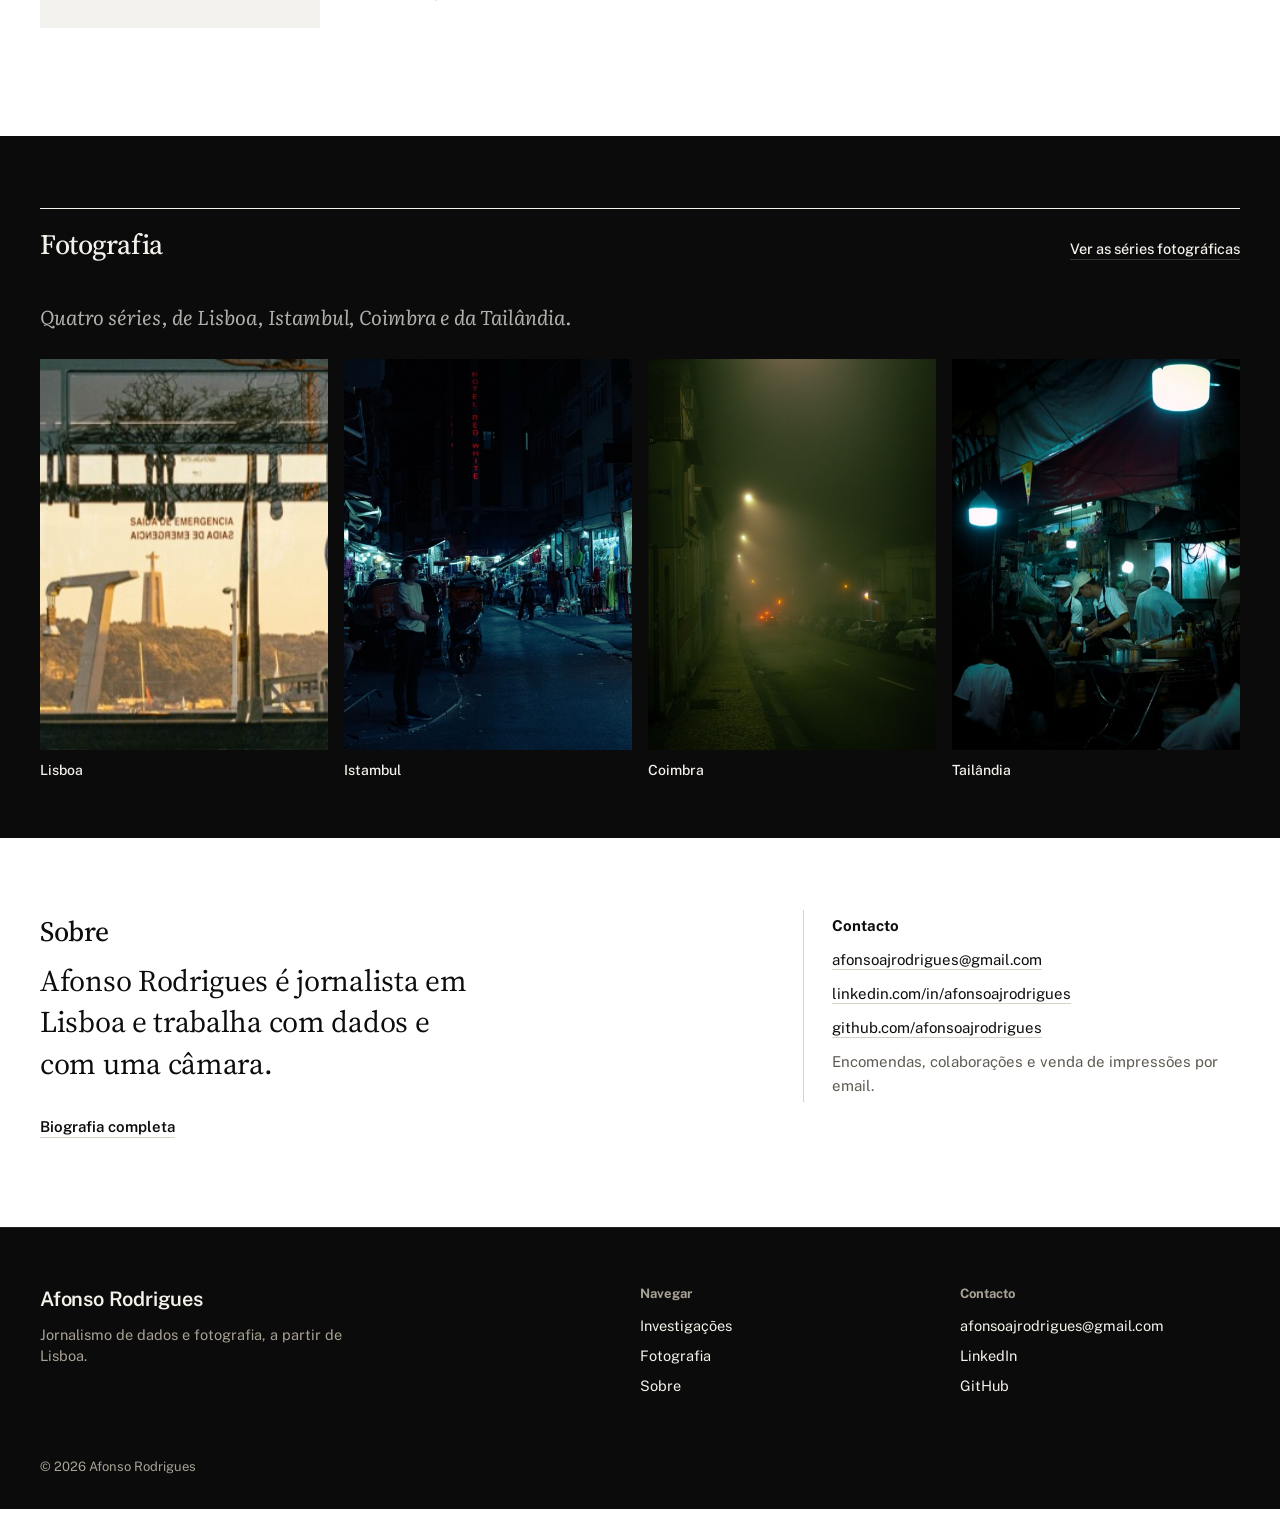
==== commit 8d596507: "Running text in Literata, shorter reading line" ====
--- a/pt/index.html
+++ b/pt/index.html
@@ -24,7 +24,7 @@
   <meta name="twitter:image" content="https://afonsoajrodrigues.com/images/Lisbon/IMG_7823.JPG">
   <link rel="preconnect" href="https://fonts.googleapis.com">
   <link rel="preconnect" href="https://fonts.gstatic.com" crossorigin>
-  <link href="https://fonts.googleapis.com/css2?family=Source+Serif+4:ital,opsz,wght@0,8..60,400..700;1,8..60,400..700&family=Public+Sans:wght@400..700&display=swap" rel="stylesheet">
+  <link href="https://fonts.googleapis.com/css2?family=Literata:ital,opsz,wght@0,7..72,400..700;1,7..72,400..700&family=Source+Serif+4:ital,opsz,wght@0,8..60,400..700;1,8..60,400..700&family=Public+Sans:wght@400..700&display=swap" rel="stylesheet">
   <link rel="icon" href="/favicon.svg" type="image/svg+xml">
   <link rel="icon" href="/favicon-32.png" sizes="32x32" type="image/png">
   <link rel="apple-touch-icon" href="/apple-touch-icon.png">
--- a/style.css
+++ b/style.css
@@ -22,7 +22,7 @@
   --data-2: #0f8c73;
   --data-3: #a66d00;
   --fs: 1;
-  --font-display: 'Source Serif 4', 'Iowan Old Style', Georgia, serif;
+  --font-display: 'Literata', 'Iowan Old Style', Georgia, serif;
   --font-headline: 'Source Serif 4', Georgia, serif;
   --font-ui: 'Public Sans', system-ui, -apple-system, 'Segoe UI', sans-serif;
   --font-mono: var(--font-ui); /* legacy alias — inline styles & chart CSS still reference it */
@@ -1072,3 +1072,6 @@
 .wordmark { font-size: 19px; }
 .footer-wordmark { font-size: 20px; }
 .lead-title, .article-title, .prose h2, .section-label, .related-heading { font-weight: 500; letter-spacing: -0.015em; }
+/* 27/11/2026: running text in Literata (built for long reading), shorter line */
+.prose { line-height: 1.65; }
+.prose p { max-width: 62ch; }
